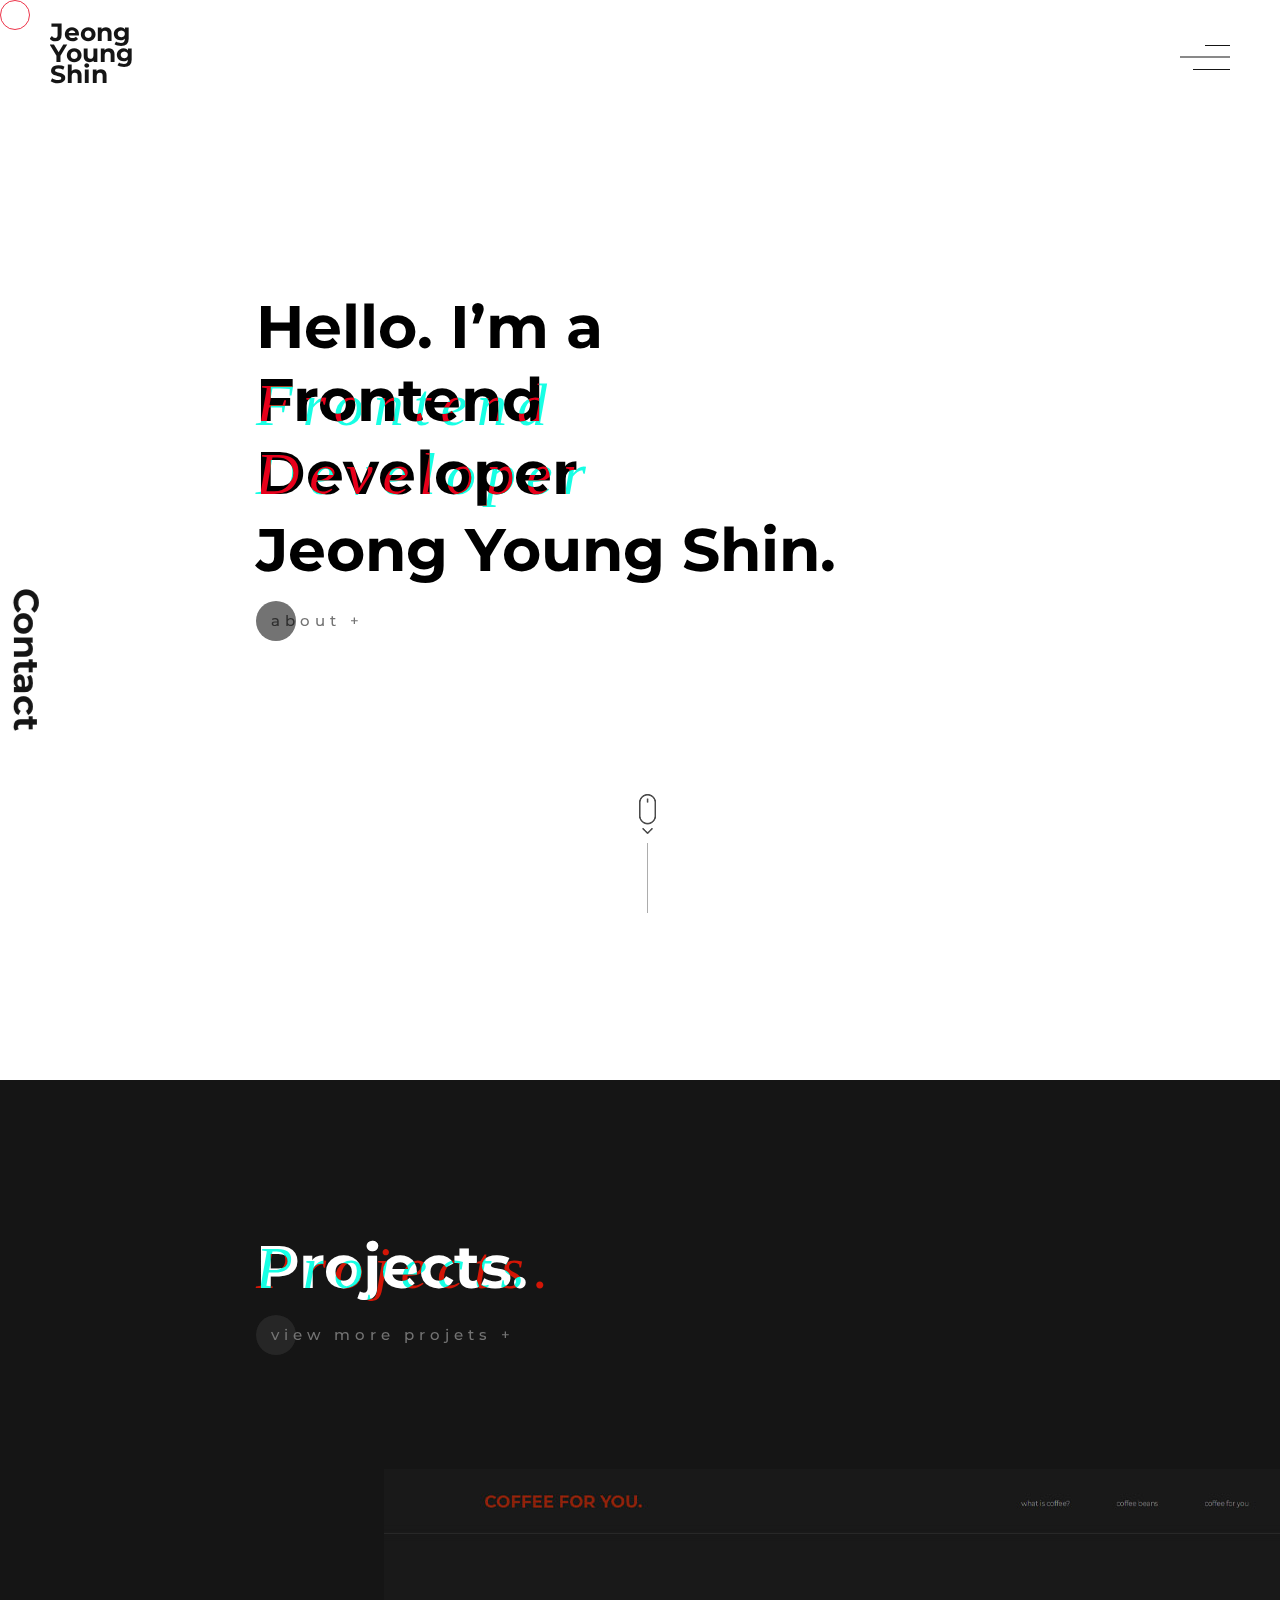
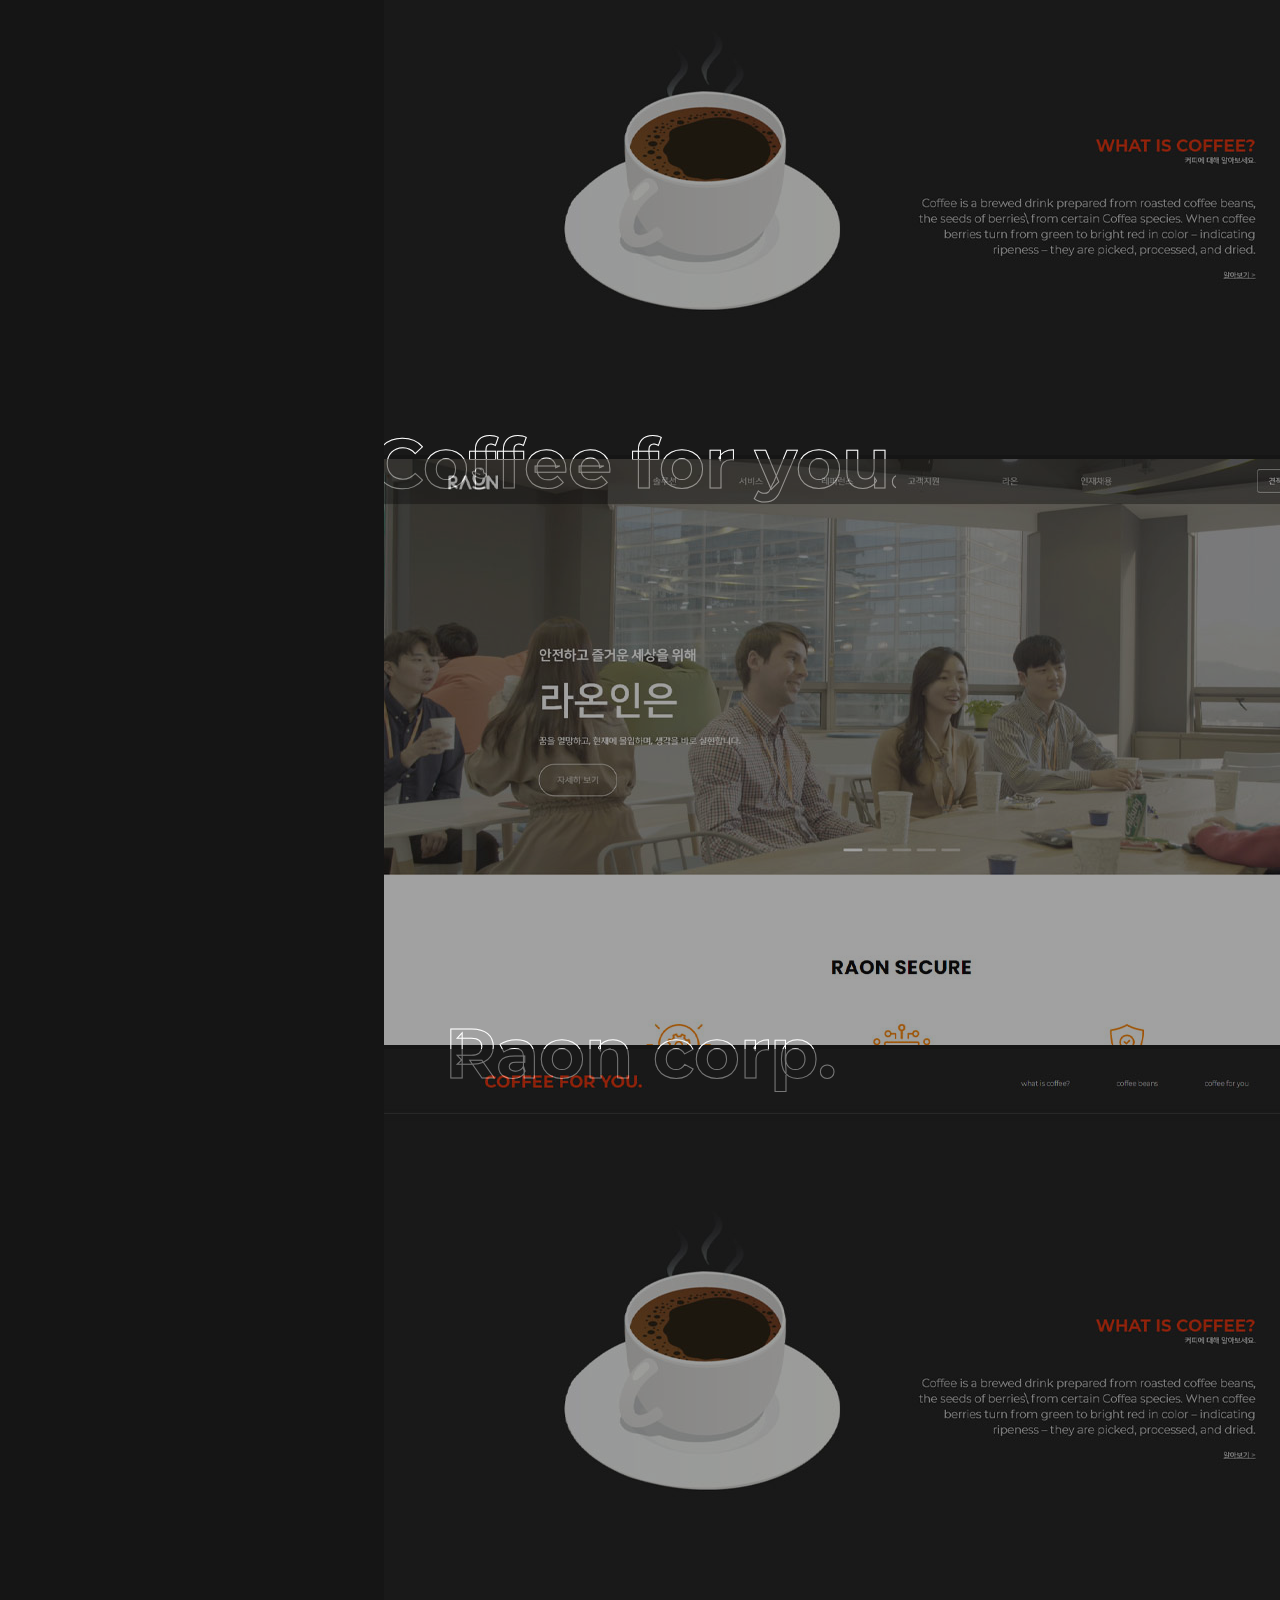
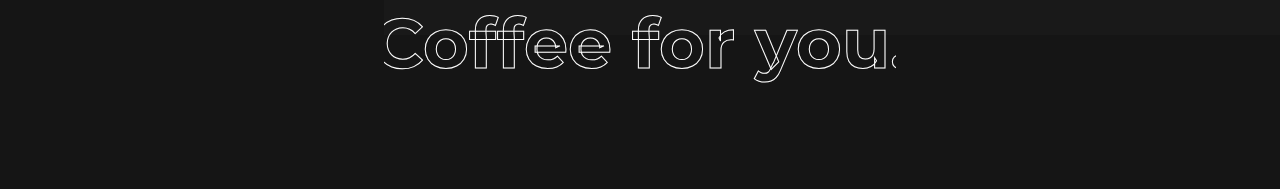
==== index.html @ 019c8610 "[upload]" ====
<!DOCTYPE html>
<html lang="en">
<head>
    <meta charset="UTF-8">
    <meta name="viewport" content="width=device-width, initial-scale=1.0">
    <title>프론트엔드 개발자 정영신 포트폴리오</title>

    <link rel="stylesheet" type="text/css" href="css/common.css">
    <link rel="stylesheet" type="text/css" href="css/index.css">
    <link rel="stylesheet" type="text/css" href="css/slick.css"/>

    <script defer src="js/common.js"></script>

</head>
<body>
    <div class="cursor"></div>
    <header>
        <div class="h_container">
            <div class="logo">
                <a href="#" class="black atvBtn">
                    <svg width="90" height="70" viewBox="0 0 90 70">
                        <text x="0" y="30%">Jeong</text>
                        <text x="0" y="60%">Young</text>
                        <text x="0" y="90%">Shin</text>
                    </svg>
                </a>
            </div>
            <div class="menu-trigger black atvBtn">
                <span></span>
                <span></span>
                <span></span>
            </div>
        </div>
        <!-- nav -->
        <div class="nav-wrap"></div>
        <nav>
            <div class="menu">
                <a href="#" id="about">About.</a>
                <a href="#" id="projects">Projects.</a>
            </div>
            <div class="contact-email">
                <h3>Contact</h3>
                <div class="contact-inner">
                    <span></span>
                    <a href="mailto:graphicodev@gmail.com" class="email atvBtn">graphicodev@gmail.com</a>
                </div>
            </div>
        </nav>
    </header>
    <!-- contact -->
    <aside>
        <div class="contact">
            <a href="#">
                <div class="contact-label white atvBtn">
                    <h3>Contact</h3>
                </div>
            </a>
            <div class="contact-box">
                <div class="contact-txt">
                    <h2>I'm waiting<br>for you <b>:)</b></h2>
                    <p>궁금한 점이 있으시면 이메일로 연락 부탁드립니다.</p>
                </div>
                <div class="contact-email">
                    <h3>Contact</h3>
                    <div class="contact-inner">
                        <ul>
                            <li>
                                <span class="icon-name"></span>
                                <p class="name">정영신</p>
                            </li>
                            <li>
                                <span class="icon-email"></span>
                                <a href="mailto:graphicodev@gmail.com" class="email atvBtn">graphicodev@gmail.com</a>
                            </li>
                        </ul>
                    </div>
                </div>
            </div>
        </div>
    </aside>


    <!-- main -->
    <main>
        <article class="index-about">
            <!-- canvas -->
            <canvas>

            </canvas>

            <div class="txt-wrap">
                <h2 class="index-txt">
                    Hello.
                    I’m a</br>
                    <div class="front">
                        Frontend</br>
                        Developer</br>
                        <span class="txt-back">
                            Frontend</br>
                            Developer
                        </span>
                    </div>
                    Jeong Young Shin.</br>
                </h2>
                <div class="btn-wrap atvBtn">
                    <a href="#" class="detail-btn">about +</a>
                    <a href="#" class="circle"></a>
                </div>
            </div>
            <div class="scroll">
                <div class="scroll-icon">
                    <img src="img/index-icon-scroll.png" alt>
                </div>
            </div>
        </article>
        <article class="index-project">

            <div class="txt-wrap">
                <h2 class="index-txt">
                    <div class="front">
                        Projects.
                        <span class="txt-back">Projects.</span>
                    </div>
                </h2>
                
                <div class="btn-wrap atvBtn">
                    <a href="#" class="detail-btn">view more projets +</a>
                    <a href="#" class="circle"></a>
                </div>
            </div>

            <!-- slider -->
            <div class="slider">
                <div class="slider-con">
                    <div class="img-box">
                        <img src="img/project-coffee-thumb.jpg" alt>
                    </div>
                    <!-- <div class="title">
                        Coffee for you.
                    </div> -->
                    <div class="svg-box">
                        <svg width="100%" height="120" viewBox="0 0 100% 120">
                            <text x="50%" y="50%" text-anchor="middle" class="title">Coffee for you.</text>
                        </svg>
                    </div>
                </div>
                <div class="slider-con">
                    <div class="img-box">
                        <img src="img/project-raon-thumb.jpg" alt>
                    </div>
                    <div class="svg-box">
                        <svg width="100%" height="120" viewBox="0 0 100% 120">
                            <text x="50%" y="50%" text-anchor="middle" class="title">Raon corp.</text>
                        </svg>
                    </div>
                </div>
                <div class="slider-con">
                    <div class="img-box">
                        <img src="img/project-coffee-thumb.jpg" alt>
                    </div>
                    <div class="svg-box">
                        <svg width="100%" height="120" viewBox="0 0 100% 120">
                            <text x="50%" y="50%" text-anchor="middle" class="title">Coffee for you.</text>
                        </svg>
                    </div>
                </div>
            </div>
        </article>
    </main>

    <script src="https://code.jquery.com/jquery-2.2.0.min.js"></script>
    <script src="js/slick.js"></script>
    
    <script>
        $(".slider").slick({
          slidesToShow: 1,
          autoplay: false,
          autoplaySpeed: 4000,
          centerMode: true,
          arrows: false,
          slidesPerRow:1
        });
      </script>
</body>
</html>
---- css/common.css ----
@import url("https://fonts.googleapis.com/css2?family=Montserrat:wght@100;300;400;500;600;700;800&display=swap");
@import url("https://fonts.googleapis.com/css2?family=Cookie&display=swap");
@import url(//db.onlinewebfonts.com/c/449b1c567da51480d590112112addcd6?family=CommercialScript+BT);
@font-face {
  font-family: "NEXON Lv1 Gothic";
  src: url("/img/font/NEXON Lv1 Gothic OTF.eot");
  src: url("/img/font/NEXON Lv1 Gothic OTF.woff");
}

@font-face {
  font-family: "NEXON Lv1 Gothic Light";
  src: url("/img/font/NEXON Lv1 Gothic OTF Light.eot");
  src: url("/img/font/NEXON Lv1 Gothic OTF Light.woff");
}

@font-face {
  font-family: "NEXON Lv1 Gothic Bold";
  src: url("/img/font/NEXON Lv1 Gothic OTF Bold.eot");
  src: url("/img/font/NEXON Lv1 Gothic OTF Bold.woff");
}

@font-face {
  font-family: "NEXON Lv2 Gothic";
  src: url("/img/font/NEXON Lv2 Gothic.eot");
  src: url("/img/font/NEXON Lv2 Gothic.woff");
}

@font-face {
  font-family: "NEXON Lv2 Gothic Light";
  src: url("/img/font/NEXON Lv2 Gothic Light.eot");
  src: url("/img/font/NEXON Lv2 Gothic Light.woff");
}

@font-face {
  font-family: "NEXON Lv2 Gothic Bold";
  src: url("/img/font/NEXON Lv2 Gothic Bold.eot");
  src: url("/img/font/NEXON Lv2 Gothic Bold.woff");
}

* {
  -webkit-box-sizing: border-box;
          box-sizing: border-box;
  font-family: Montserrat, "NEXON Lv2 Gothic";
  letter-spacing: 0;
}

html,
body {
  margin: 0;
  padding: 0;
  position: relative;
}

html h1,
html h2,
html h3,
html h4,
html h5,
html h6,
body h1,
body h2,
body h3,
body h4,
body h5,
body h6 {
  font-family: Montserrat, "NEXON Lv1 Gothic Bold";
  margin: 0;
  padding: 0;
}

html p,
body p {
  font-family: Montserrat, "NEXON Lv2 Gothic Light";
  margin: 0;
  padding: 0;
}

html ul,
html li,
body ul,
body li {
  list-style: none;
  padding: 0;
}

html a,
body a {
  text-decoration: none;
  color: #151515;
  font-family: Montserrat, "NEXON Lv1 Gothic Light", "NEXON Lv2 Gothic";
}

html a, html button, html div,
body a,
body button,
body div {
  outline: 0;
}

html img,
body img {
  margin: 0 auto;
}

html .cursor,
body .cursor {
  display: inline-block;
  width: 30px;
  height: 30px;
  background: transparent;
  border: 1px solid #e8001b;
  border-radius: 50%;
  position: absolute;
  left: 0;
  top: 0;
  -webkit-transform-origin: center;
          transform-origin: center;
  -webkit-transition: 0.1s;
  transition: 0.1s;
  opacity: 0.8;
  z-index: 50;
  pointer-events: none;
}

html .cursor.active,
body .cursor.active {
  pointer-events: none;
  mix-blend-mode: difference;
  isolation: isolate;
  -webkit-animation: cursor 0.3s forwards;
          animation: cursor 0.3s forwards;
}

@-webkit-keyframes cursor {
  0% {
    -webkit-transform: scale(1);
            transform: scale(1);
  }
  50% {
    -webkit-transform: scale(0);
            transform: scale(0);
  }
  100% {
    -webkit-transform: scale(3);
            transform: scale(3);
    background: #e8001b;
    border: none;
    opacity: 0.5;
  }
}

@keyframes cursor {
  0% {
    -webkit-transform: scale(1);
            transform: scale(1);
  }
  50% {
    -webkit-transform: scale(0);
            transform: scale(0);
  }
  100% {
    -webkit-transform: scale(3);
            transform: scale(3);
    background: #e8001b;
    border: none;
    opacity: 0.5;
  }
}

.btn-wrap {
  display: inline-block;
  margin: 25px 15px;
  position: relative;
}

.btn-wrap .detail-btn {
  font-size: 15px;
  font-weight: 500;
  color: #737373;
  letter-spacing: 5px;
  display: inline-block;
}

.btn-wrap .circle {
  width: 40px;
  height: 40px;
  background: #e8001b;
  border-radius: 50px;
  position: absolute;
  left: -15px;
  top: -2px;
  -webkit-transform: translateY(-20%);
          transform: translateY(-20%);
  -webkit-transition: 0.5s;
  transition: 0.5s;
}

.index-txt {
  font-size: 60px;
}

.index-txt .front {
  position: relative;
}

.index-txt .front .txt-back {
  font-family: "CommercialScript BT";
  font-size: 60px;
  font-weight: normal;
  font-style: italic;
  letter-spacing: 10px;
  color: #e8001b;
  position: absolute;
  left: 0;
  mix-blend-mode: difference;
  isolation: isolate;
}

header {
  width: 100%;
  height: 125px;
  position: fixed;
  z-index: 20;
}

header .h_container.white .menu-trigger span {
  background: #fff;
}

header .h_container {
  padding: 20px 50px;
  display: -webkit-box;
  display: -ms-flexbox;
  display: flex;
  -webkit-box-pack: justify;
      -ms-flex-pack: justify;
          justify-content: space-between;
  -webkit-box-align: center;
      -ms-flex-align: center;
          align-items: center;
}

header .h_container .logo {
  z-index: 20;
}

header .h_container .logo text {
  font-size: 25px;
  font-weight: bold;
}

header .h_container .logo .black {
  fill: #151515;
}

header .h_container .logo .white {
  fill: #fff;
}

header .h_container .menu-trigger {
  width: 50px;
  height: 25px;
  position: relative;
  cursor: pointer;
  z-index: 20;
}

header .h_container .menu-trigger span {
  height: 1px;
  display: block;
  position: absolute;
  -webkit-transition: 0.3s;
  transition: 0.3s;
  z-index: 20;
}

header .h_container .menu-trigger span:nth-of-type(1) {
  width: 50%;
  right: 0;
  top: 0;
}

header .h_container .menu-trigger span:nth-of-type(2) {
  width: 100%;
  right: 0;
  top: 50%;
  -webkit-transform: translateY(-50%);
          transform: translateY(-50%);
}

header .h_container .menu-trigger span:nth-of-type(3) {
  width: 75%;
  right: 0;
  bottom: 0;
}

header .h_container .menu-trigger.black span {
  background: #151515;
}

header .h_container .menu-trigger.white span {
  background: #fff;
}

header .h_container .menu-trigger:hover span:nth-of-type(1),
header .h_container .menu-trigger:hover span:nth-of-type(3) {
  width: 100%;
}

header .h_container .menu-trigger.active span:nth-of-type(1),
header .h_container .menu-trigger.active span:nth-of-type(3) {
  width: 100%;
  top: 50%;
  right: 0;
  -webkit-transform: translateY(-50%);
          transform: translateY(-50%);
}

header .h_container .menu-trigger.active span:nth-of-type(1) {
  -webkit-transform: rotate(45deg);
          transform: rotate(45deg);
}

header .h_container .menu-trigger.active span:nth-of-type(2) {
  display: none;
}

header .h_container .menu-trigger.active span:nth-of-type(3) {
  -webkit-transform: rotate(-45deg);
          transform: rotate(-45deg);
}

.nav-wrap {
  width: 70px;
  height: 70px;
  background: #e8001b;
  border-radius: 50%;
  position: absolute;
  right: 0;
  top: 50%;
  -webkit-transform: scale(0);
          transform: scale(0);
  -webkit-transform-origin: center;
          transform-origin: center;
  z-index: 5;
}

nav.active {
  opacity: 1;
  display: block;
}

nav {
  position: absolute;
  top: 0;
  left: 0;
  width: 100%;
  height: 100vh;
  background: #e8001b;
  z-index: 10;
  opacity: 0;
  display: none;
  -webkit-transition: 1s;
  transition: 1s;
}

nav .menu {
  width: 500px;
  position: absolute;
  left: 30%;
  top: 50%;
  -webkit-transform: translate(-50%, -50%);
          transform: translate(-50%, -50%);
}

nav .menu a {
  display: inline-block;
  font-size: 90px;
  font-weight: bold;
  position: relative;
  -webkit-transition: 0.2s;
  transition: 0.2s;
  margin: 20px 0;
}

nav .menu a:hover {
  color: #fff;
}

nav .menu a:after {
  display: none;
  -webkit-transition: 0.3s;
  transition: 0.3s;
  z-index: 0;
  position: absolute;
  bottom: 0;
  left: 0;
  font-family: "CommercialScript BT";
  font-size: 80px;
  font-style: italic;
  letter-spacing: 14px;
  mix-blend-mode: difference;
  isolation: isolate;
}

nav .menu a:hover:after {
  display: block;
  color: #e8001b;
}

nav .menu #about:after {
  content: "About";
}

nav .menu #projects:after {
  content: "Projects";
}

nav .contact-email {
  position: absolute;
  right: 10%;
  bottom: 10%;
}

nav .contact-email .contact-inner {
  -webkit-box-pack: justify;
      -ms-flex-pack: justify;
          justify-content: space-between;
}

nav .contact-email .contact-inner span {
  background: url("/img/contact-icon-email-black.png") no-repeat;
}

nav .contact-email .contact-inner .email {
  border-bottom: 1px solid rgba(21, 21, 21, 0.3);
}

.contact-email {
  width: 250px;
}

.contact-email h3 {
  font-size: 30px;
  color: #fff;
}

.contact-email .contact-inner {
  display: -webkit-box;
  display: -ms-flexbox;
  display: flex;
  -webkit-box-align: center;
      -ms-flex-align: center;
          align-items: center;
}

.contact-email .contact-inner span {
  width: 32px;
  height: 21px;
  display: inline-block;
}

.contact-email .contact-inner .email {
  padding-bottom: 5px;
}

aside .contact .contact-label {
  display: inline-block;
  text-align: center;
  font-size: 30px;
  font-weight: bold;
  padding: 8px;
  margin: 0;
  -webkit-transform: rotate(90deg) translateY(90%);
          transform: rotate(90deg) translateY(90%);
  position: fixed;
  left: 0;
  top: 70%;
  z-index: 4;
}

aside .contact .contact-label.black {
  color: #fff;
  background: #151515;
}

aside .contact .contact-label.white {
  color: #151515;
  background: #fff;
}

aside .contact .contact-label:hover {
  -webkit-animation: label 0.3s;
          animation: label 0.3s;
  -webkit-transition: all 0.3s cubic-bezier(0.17, 0.67, 0.83, 0.67);
  transition: all 0.3s cubic-bezier(0.17, 0.67, 0.83, 0.67);
}

@-webkit-keyframes label {
  0% {
    -webkit-transform: rotate(90deg) translateY(90%);
            transform: rotate(90deg) translateY(90%);
  }
  50% {
    -webkit-transform: rotate(90deg) translateY(87%);
            transform: rotate(90deg) translateY(87%);
  }
  100% {
    -webkit-transform: rotate(90deg) translateY(90%);
            transform: rotate(90deg) translateY(90%);
  }
}

@keyframes label {
  0% {
    -webkit-transform: rotate(90deg) translateY(90%);
            transform: rotate(90deg) translateY(90%);
  }
  50% {
    -webkit-transform: rotate(90deg) translateY(87%);
            transform: rotate(90deg) translateY(87%);
  }
  100% {
    -webkit-transform: rotate(90deg) translateY(90%);
            transform: rotate(90deg) translateY(90%);
  }
}

aside .contact .contact-box {
  position: fixed;
  left: -100%;
  top: 58%;
  width: 100%;
  height: 30vh;
  background: #151515;
  z-index: 3;
}

aside .contact .contact-box .contact-txt {
  width: 70%;
  margin: 300px auto 0 auto;
  opacity: 0;
}

aside .contact .contact-box .contact-txt h2 {
  font-size: 70px;
  color: #fff;
}

aside .contact .contact-box .contact-txt h2 b {
  color: #e8001b;
}

aside .contact .contact-box .contact-txt p {
  color: #9a9a9a;
  font-size: 15px;
}

aside .contact .contact-box .contact-email {
  width: 70%;
  margin: 60px auto;
  opacity: 0;
}

aside .contact .contact-box .contact-email .contact-inner {
  width: 100%;
  margin: 0;
}

aside .contact .contact-box .contact-email .contact-inner li {
  display: -webkit-box;
  display: -ms-flexbox;
  display: flex;
  -webkit-box-pack: start;
      -ms-flex-pack: start;
          justify-content: flex-start;
  -webkit-box-align: center;
      -ms-flex-align: center;
          align-items: center;
  margin: 15px;
}

aside .contact .contact-box .contact-email .contact-inner .icon-email {
  background: url("/img/contact-icon-email-red.png") no-repeat;
}

aside .contact .contact-box .contact-email .contact-inner .icon-name {
  height: 30px;
  background: url("/img/contact-icon-name-red.png") no-repeat;
}

aside .contact .contact-box .contact-email .contact-inner .name, aside .contact .contact-box .contact-email .contact-inner .email {
  color: #ececec;
  margin-left: 10px;
}

aside .contact .contact-box .contact-email .contact-inner .name {
  display: inline-block;
}

aside .contact .contact-box .contact-email .contact-inner .email {
  border-bottom: 1px solid rgba(255, 255, 255, 0.3);
  padding-bottom: 6px;
}

aside .contact-box.active {
  left: 0;
  top: 0;
  height: 100vh;
}

aside .contact-box.active .contact-txt,
aside .contact-box.active .contact-email {
  opacity: 1;
}
/*# sourceMappingURL=common.css.map */
---- css/index.css ----
@import url("css/common.css");
article {
  width: 100%;
}

article.index-about {
  height: 1080px;
  position: relative;
}

article.index-about canvas {
  position: absolute;
  left: 0;
  top: 0;
  width: 100%;
  height: 100vh;
  background: #fff;
  z-index: -1;
}

article.index-about .txt-wrap {
  width: 60%;
  margin: 0 auto;
  padding: 290px 0;
}

article.index-about .txt-wrap .index-txt .front {
  height: 150px;
}

article.index-about .txt-wrap .index-txt .front .txt-back {
  top: 5%;
}

article.index-about .btn-wrap {
  isolation: isolate;
}

article.index-about .circle {
  mix-blend-mode: color-burn;
  background: #151515;
  opacity: 0.6;
}

article.index-about .btn-wrap:hover .circle {
  width: 120%;
}

article.index-about .scroll {
  position: absolute;
  left: 50%;
  bottom: 15%;
  width: 15px;
  margin: 0 auto;
  display: -webkit-box;
  display: -ms-flexbox;
  display: flex;
  -webkit-box-orient: vertical;
  -webkit-box-direction: normal;
      -ms-flex-direction: column;
          flex-direction: column;
  -webkit-box-align: center;
      -ms-flex-align: center;
          align-items: center;
  -webkit-box-pack: center;
      -ms-flex-pack: center;
          justify-content: center;
}

article.index-about .scroll .scroll-icon {
  opacity: .7;
}

article.index-about .scroll .scroll-icon:after {
  content: '';
  width: 1px;
  height: 70px;
  background: #151515;
  display: block;
  margin: 5px auto;
  opacity: 0.5;
}

article.index-project {
  background: #151515;
  padding: 150px 0;
}

article.index-project .txt-wrap {
  width: 60%;
  margin: 0 auto;
  margin-bottom: 100px;
}

article.index-project .txt-wrap .index-txt {
  color: #fff;
}

article.index-project .txt-wrap .index-txt .front {
  height: 70px;
}

article.index-project .txt-wrap .index-txt .front .txt-back {
  top: 6%;
}

article.index-project .circle {
  mix-blend-mode: exclusion;
  background: #151515;
}

article.index-project .btn-wrap:hover .circle {
  width: 110%;
}

article.index-project .slider .slider-con {
  margin: 0 auto;
  width: 40%;
  position: relative;
  background-clip: text;
}

article.index-project .slider .slider-con .img-box {
  width: 100%;
  margin: 0 auto;
  position: relative;
}

article.index-project .slider .slider-con .img-box img {
  opacity: 0.6;
}

article.index-project .slider .slider-con .svg-box svg {
  position: absolute;
  left: 0;
  bottom: -15%;
}

article.index-project .slider .slider-con .svg-box svg .title {
  font-size: 70px;
  font-weight: bold;
  fill: transparent;
  stroke-width: 1;
  stroke: #fff;
}
/*# sourceMappingURL=index.css.map */
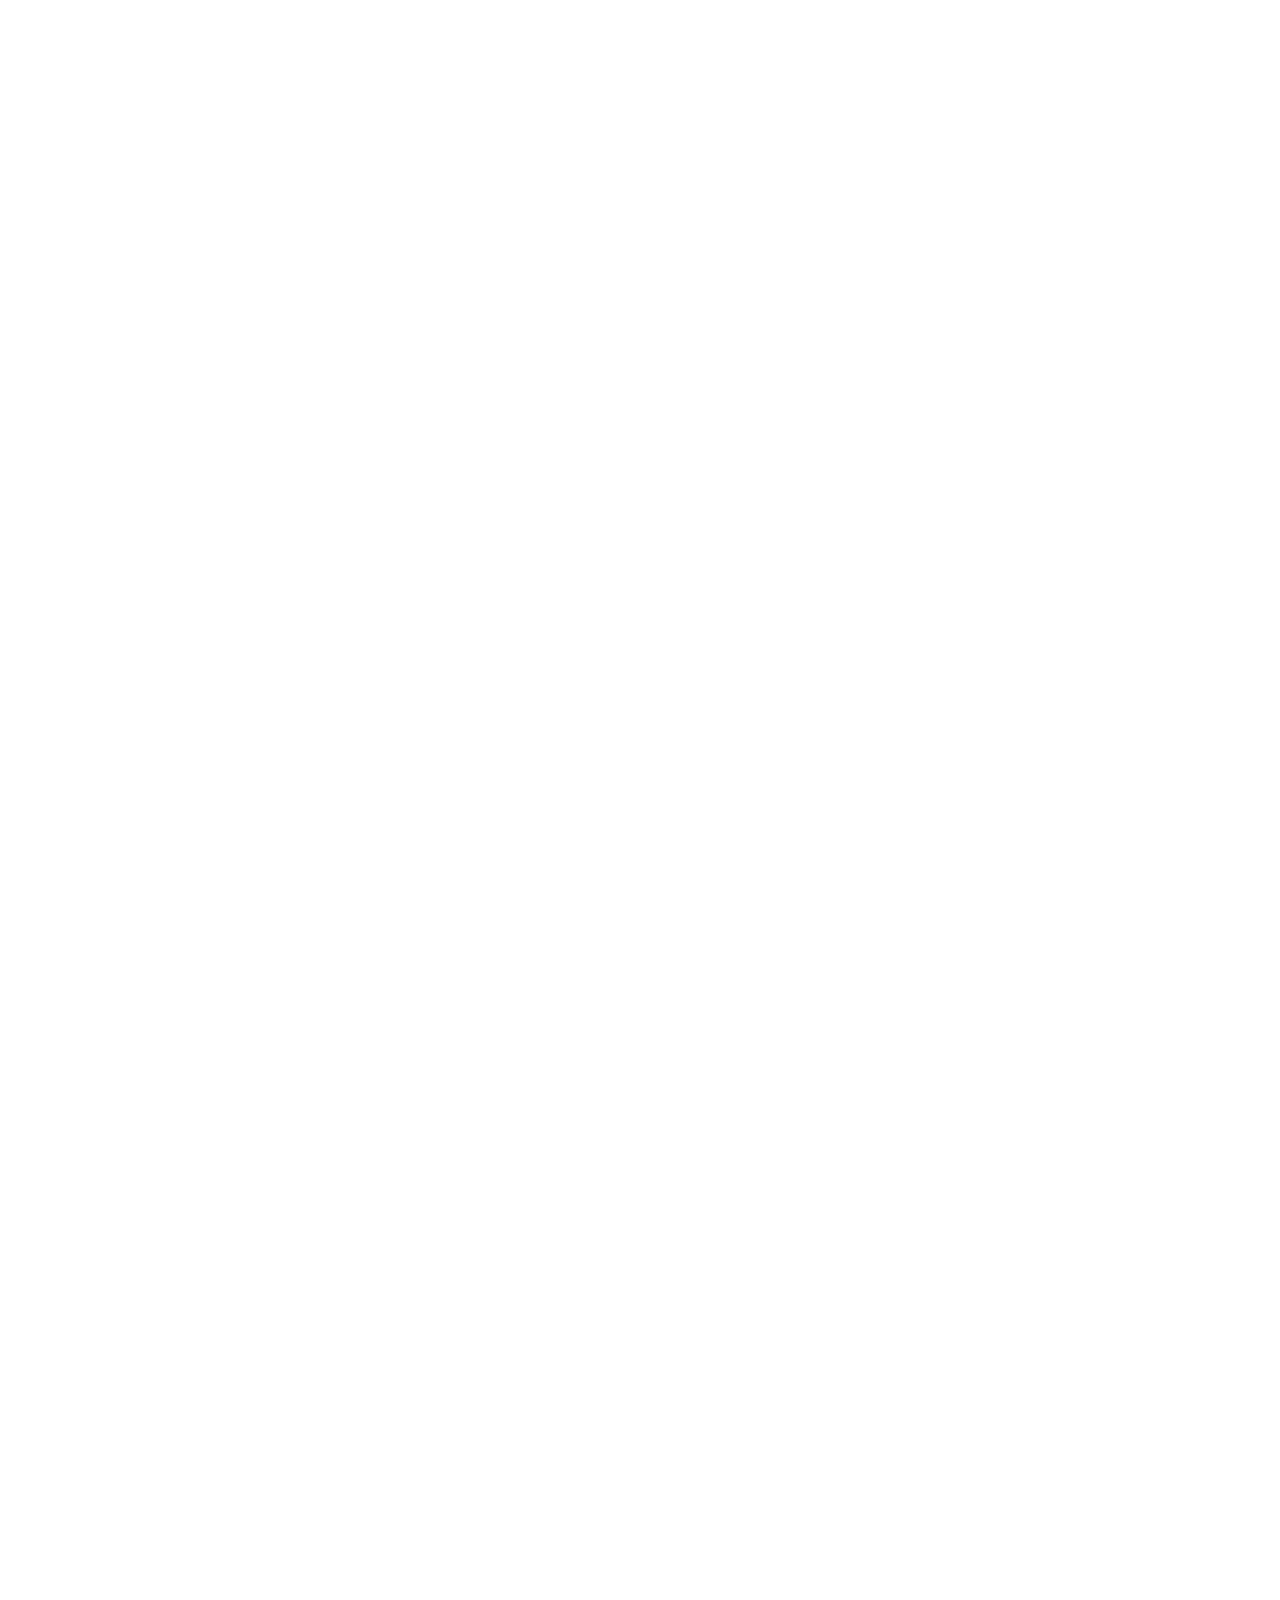
==== commit 842d6154: "[fix] index.html" ====
--- a/index.html
+++ b/index.html
@@ -1,5 +1,6 @@
 <!DOCTYPE html>
-<html lang="en">
+<html lang="ko">
+
 <head>
     <meta charset="UTF-8">
     <meta name="viewport" content="width=device-width, initial-scale=1.0">
@@ -7,55 +8,24 @@
 
     <link rel="stylesheet" type="text/css" href="css/common.css">
     <link rel="stylesheet" type="text/css" href="css/index.css">
-    <link rel="stylesheet" type="text/css" href="css/slick.css"/>
+    <link rel="stylesheet" type="text/css" href="css/slick.css" />
+    <link href="css/aos.css" rel="stylesheet">
 
     <script defer src="js/common.js"></script>
 
 </head>
-<body>
-    <div class="cursor"></div>
-    <header>
-        <div class="h_container">
-            <div class="logo">
-                <a href="#" class="black atvBtn">
-                    <svg width="90" height="70" viewBox="0 0 90 70">
-                        <text x="0" y="30%">Jeong</text>
-                        <text x="0" y="60%">Young</text>
-                        <text x="0" y="90%">Shin</text>
-                    </svg>
-                </a>
-            </div>
-            <div class="menu-trigger black atvBtn">
-                <span></span>
-                <span></span>
-                <span></span>
-            </div>
-        </div>
-        <!-- nav -->
-        <div class="nav-wrap"></div>
-        <nav>
-            <div class="menu">
-                <a href="#" id="about">About.</a>
-                <a href="#" id="projects">Projects.</a>
-            </div>
-            <div class="contact-email">
-                <h3>Contact</h3>
-                <div class="contact-inner">
-                    <span></span>
-                    <a href="mailto:graphicodev@gmail.com" class="email atvBtn">graphicodev@gmail.com</a>
-                </div>
-            </div>
-        </nav>
-    </header>
+
+<body class="bg-white">
+    <header></header>
     <!-- contact -->
     <aside>
         <div class="contact">
-            <a href="#">
-                <div class="contact-label white atvBtn">
+            <a href="#" class="atvBtn label-wrap">
+                <div class="contact-label black">
                     <h3>Contact</h3>
                 </div>
             </a>
-            <div class="contact-box">
+            <div class="contact-box bg_black">
                 <div class="contact-txt">
                     <h2>I'm waiting<br>for you <b>:)</b></h2>
                     <p>궁금한 점이 있으시면 이메일로 연락 부탁드립니다.</p>
@@ -78,11 +48,9 @@
             </div>
         </div>
     </aside>
-
-
     <!-- main -->
     <main>
-        <article class="index-about">
+        <article class="index-about bg-white">
             <!-- canvas -->
             <canvas>
 
@@ -90,54 +58,53 @@
 
             <div class="txt-wrap">
                 <h2 class="index-txt">
-                    Hello.
-                    I’m a</br>
-                    <div class="front">
-                        Frontend</br>
-                        Developer</br>
-                        <span class="txt-back">
-                            Frontend</br>
-                            Developer
-                        </span>
+                    <div data-aos="fade-up" data-aos-delay="500">Hello.</div>
+                    <div data-aos="fade-up" data-aos-delay="800">I’m a</div>
+                    <div class="front" data-aos="fade-up" data-aos-delay="900">Frontend
+                        <div class="txt-back" data-aos="fade-up" data-aos-delay="900">Frontend</div>
                     </div>
-                    Jeong Young Shin.</br>
+                    <div class="front" data-aos="fade-up" data-aos-delay="1000">
+                        Developer
+                        <div class="txt-back" data-aos="fade-up" data-aos-delay="1000">Developer</div>
+                    </div>
+                    <div data-aos="fade-up" data-aos-delay="1600">Jeong Young Shin.</div>
                 </h2>
                 <div class="btn-wrap atvBtn">
-                    <a href="#" class="detail-btn">about +</a>
-                    <a href="#" class="circle"></a>
+                    <a href="/portfolio/pages/about.html" class="detail-btn locate">about +</a>
+                    <a href="/portfolio/pages/about.html" class="circle locate"></a>
                 </div>
             </div>
             <div class="scroll">
                 <div class="scroll-icon">
                     <img src="img/index-icon-scroll.png" alt>
+                    <div class="line-wrap">
+                        <span class="line"></span>
+                    </div>
                 </div>
             </div>
         </article>
-        <article class="index-project">
+        <article class="index-project bg-black">
 
             <div class="txt-wrap">
                 <h2 class="index-txt">
-                    <div class="front">
+                    <div class="front" data-aos="fade-up" data-aos-delay="200">
                         Projects.
                         <span class="txt-back">Projects.</span>
                     </div>
                 </h2>
-                
+
                 <div class="btn-wrap atvBtn">
-                    <a href="#" class="detail-btn">view more projets +</a>
-                    <a href="#" class="circle"></a>
+                    <a href="/portfolio/pages/project.html" class="detail-btn locate">view more projets +</a>
+                    <a href="/portfolio/pages/project.html" class="circle locate"></a>
                 </div>
             </div>
 
             <!-- slider -->
             <div class="slider">
-                <div class="slider-con">
-                    <div class="img-box">
-                        <img src="img/project-coffee-thumb.jpg" alt>
+                <div class="slider-con locate">
+                    <div class="img-box atvBtn">
+                        <img src="img/project-coffee-thumb.jpg" class="atvBtn" alt>
                     </div>
-                    <!-- <div class="title">
-                        Coffee for you.
-                    </div> -->
                     <div class="svg-box">
                         <svg width="100%" height="120" viewBox="0 0 100% 120">
                             <text x="50%" y="50%" text-anchor="middle" class="title">Coffee for you.</text>
@@ -146,7 +113,7 @@
                 </div>
                 <div class="slider-con">
                     <div class="img-box">
-                        <img src="img/project-raon-thumb.jpg" alt>
+                        <img src="img/project-raon-thumb.jpg" class="atvBtn" alt>
                     </div>
                     <div class="svg-box">
                         <svg width="100%" height="120" viewBox="0 0 100% 120">
@@ -156,7 +123,7 @@
                 </div>
                 <div class="slider-con">
                     <div class="img-box">
-                        <img src="img/project-coffee-thumb.jpg" alt>
+                        <img src="img/project-coffee-thumb.jpg" class="atvBtn" alt>
                     </div>
                     <div class="svg-box">
                         <svg width="100%" height="120" viewBox="0 0 100% 120">
@@ -170,16 +137,19 @@
 
     <script src="https://code.jquery.com/jquery-2.2.0.min.js"></script>
     <script src="js/slick.js"></script>
-    
+    <script src="https://unpkg.com/aos@2.3.1/dist/aos.js"></script>
+    <script src="js/index.js"></script>
+
     <script>
         $(".slider").slick({
-          slidesToShow: 1,
-          autoplay: false,
-          autoplaySpeed: 4000,
-          centerMode: true,
-          arrows: false,
-          slidesPerRow:1
+            slidesToShow: 1,
+            autoplay: false,
+            autoplaySpeed: 4000,
+            centerMode: true,
+            arrows: false,
+            slidesPerRow: 1
         });
-      </script>
+    </script>
 </body>
+
 </html>--- a/css/common.css
+++ b/css/common.css
@@ -1,40 +1,40 @@
 @import url("https://fonts.googleapis.com/css2?family=Montserrat:wght@100;300;400;500;600;700;800&display=swap");
 @import url("https://fonts.googleapis.com/css2?family=Cookie&display=swap");
-@import url(//db.onlinewebfonts.com/c/449b1c567da51480d590112112addcd6?family=CommercialScript+BT);
+@import url("https://db.onlinewebfonts.com/c/449b1c567da51480d590112112addcd6?family=CommercialScript+BT");
 @font-face {
   font-family: "NEXON Lv1 Gothic";
-  src: url("/img/font/NEXON Lv1 Gothic OTF.eot");
-  src: url("/img/font/NEXON Lv1 Gothic OTF.woff");
+  src: url("/portfolio/img/font/NEXON Lv1 Gothic OTF.eot");
+  src: url("/portfolio/img/font/NEXON Lv1 Gothic OTF.woff");
 }
 
 @font-face {
   font-family: "NEXON Lv1 Gothic Light";
-  src: url("/img/font/NEXON Lv1 Gothic OTF Light.eot");
-  src: url("/img/font/NEXON Lv1 Gothic OTF Light.woff");
+  src: url("/portfolio/img/font/NEXON Lv1 Gothic OTF Light.eot");
+  src: url("/portfolio/img/font/NEXON Lv1 Gothic OTF Light.woff");
 }
 
 @font-face {
   font-family: "NEXON Lv1 Gothic Bold";
-  src: url("/img/font/NEXON Lv1 Gothic OTF Bold.eot");
-  src: url("/img/font/NEXON Lv1 Gothic OTF Bold.woff");
+  src: url("/portfolio/img/font/NEXON Lv1 Gothic OTF Bold.eot");
+  src: url("/portfolio/img/font/NEXON Lv1 Gothic OTF Bold.woff");
 }
 
 @font-face {
   font-family: "NEXON Lv2 Gothic";
-  src: url("/img/font/NEXON Lv2 Gothic.eot");
-  src: url("/img/font/NEXON Lv2 Gothic.woff");
+  src: url("/portfolio/img/font/NEXON Lv2 Gothic.eot");
+  src: url("/portfolio/img/font/NEXON Lv2 Gothic.woff");
 }
 
 @font-face {
   font-family: "NEXON Lv2 Gothic Light";
-  src: url("/img/font/NEXON Lv2 Gothic Light.eot");
-  src: url("/img/font/NEXON Lv2 Gothic Light.woff");
+  src: url("/portfolio/img/font/NEXON Lv2 Gothic Light.eot");
+  src: url("/portfolio/img/font/NEXON Lv2 Gothic Light.woff");
 }
 
 @font-face {
   font-family: "NEXON Lv2 Gothic Bold";
-  src: url("/img/font/NEXON Lv2 Gothic Bold.eot");
-  src: url("/img/font/NEXON Lv2 Gothic Bold.woff");
+  src: url("/portfolio/img/font/NEXON Lv2 Gothic Bold.eot");
+  src: url("/portfolio/img/font/NEXON Lv2 Gothic Bold.woff");
 }
 
 * {
@@ -44,66 +44,80 @@
   letter-spacing: 0;
 }
 
-html,
+html {
+  margin: 0;
+  padding: 0;
+}
+
 body {
   margin: 0;
   padding: 0;
+  opacity: 0;
   position: relative;
 }
 
-html h1,
-html h2,
-html h3,
-html h4,
-html h5,
-html h6,
-body h1,
-body h2,
-body h3,
-body h4,
-body h5,
-body h6 {
+h1,
+h2,
+h3,
+h4,
+h5,
+h6 {
   font-family: Montserrat, "NEXON Lv1 Gothic Bold";
   margin: 0;
   padding: 0;
 }
 
-html p,
-body p {
+p {
   font-family: Montserrat, "NEXON Lv2 Gothic Light";
   margin: 0;
   padding: 0;
 }
 
-html ul,
-html li,
-body ul,
-body li {
+ul,
+li {
   list-style: none;
   padding: 0;
 }
 
-html a,
-body a {
+a {
   text-decoration: none;
   color: #151515;
   font-family: Montserrat, "NEXON Lv1 Gothic Light", "NEXON Lv2 Gothic";
 }
 
-html a, html button, html div,
-body a,
-body button,
-body div {
+a, button, div {
   outline: 0;
 }
 
-html img,
-body img {
+img {
   margin: 0 auto;
 }
 
-html .cursor,
-body .cursor {
+.bg-black {
+  background: #151515;
+}
+
+.bg-white {
+  background: #fff;
+}
+
+body.stopScroll {
+  width: 100%;
+  height: 100vh;
+  overflow: hidden;
+}
+
+::-moz-selection {
+  background-color: black;
+  color: yellow;
+}
+
+::selection {
+  background-color: black;
+  color: yellow;
+}
+
+.cursor {
   display: inline-block;
   width: 30px;
   height: 30px;
@@ -122,10 +136,9 @@
   pointer-events: none;
 }
 
-html .cursor.active,
-body .cursor.active {
+.cursor.active {
   pointer-events: none;
-  mix-blend-mode: difference;
+  mix-blend-mode: darken;
   isolation: isolate;
   -webkit-animation: cursor 0.3s forwards;
           animation: cursor 0.3s forwards;
@@ -143,9 +156,9 @@
   100% {
     -webkit-transform: scale(3);
             transform: scale(3);
-    background: #e8001b;
+    background: #aaa;
     border: none;
-    opacity: 0.5;
+    opacity: 0.2;
   }
 }
 
@@ -161,9 +174,9 @@
   100% {
     -webkit-transform: scale(3);
             transform: scale(3);
-    background: #e8001b;
+    background: #aaa;
     border: none;
-    opacity: 0.5;
+    opacity: 0.2;
   }
 }
 
@@ -197,6 +210,7 @@
 
 .index-txt {
   font-size: 60px;
+  text-transform: uppercase;
 }
 
 .index-txt .front {
@@ -204,16 +218,16 @@
 }
 
 .index-txt .front .txt-back {
+  position: absolute;
+  left: 0;
   font-family: "CommercialScript BT";
   font-size: 60px;
   font-weight: normal;
   font-style: italic;
-  letter-spacing: 10px;
+  letter-spacing: 15px;
+  text-transform: lowercase;
   color: #e8001b;
-  position: absolute;
-  left: 0;
   mix-blend-mode: difference;
-  isolation: isolate;
 }
 
 header {
@@ -242,6 +256,8 @@
 
 header .h_container .logo {
   z-index: 20;
+  -webkit-transition: 0.5s;
+  transition: 0.5s;
 }
 
 header .h_container .logo text {
@@ -331,13 +347,13 @@
 }
 
 .nav-wrap {
-  width: 70px;
-  height: 70px;
+  width: 224vw;
+  height: 224vw;
   background: #e8001b;
   border-radius: 50%;
   position: absolute;
-  right: 0;
-  top: 50%;
+  right: calc(100px - 112vw);
+  top: calc(90px - 112vw);
   -webkit-transform: scale(0);
           transform: scale(0);
   -webkit-transform-origin: center;
@@ -422,6 +438,10 @@
   bottom: 10%;
 }
 
+nav .contact-email h3 {
+  margin-bottom: 10px;
+}
+
 nav .contact-email .contact-inner {
   -webkit-box-pack: justify;
       -ms-flex-pack: justify;
@@ -429,7 +449,7 @@
 }
 
 nav .contact-email .contact-inner span {
-  background: url("/img/contact-icon-email-black.png") no-repeat;
+  background: url("../img/contact-icon-email-black.png") no-repeat;
 }
 
 nav .contact-email .contact-inner .email {
@@ -462,6 +482,17 @@
 
 .contact-email .contact-inner .email {
   padding-bottom: 5px;
+}
+
+aside .contact {
+  position: fixed;
+  left: -100%;
+  top: 0;
+  z-index: 10;
+  width: 100%;
+  height: 100vh;
+  -webkit-transition: 1s;
+  transition: 1s;
 }
 
 aside .contact .contact-label {
@@ -473,10 +504,12 @@
   margin: 0;
   -webkit-transform: rotate(90deg) translateY(90%);
           transform: rotate(90deg) translateY(90%);
-  position: fixed;
-  left: 0;
+  position: absolute;
+  left: 100%;
   top: 70%;
   z-index: 4;
+  -webkit-transition: 0.5s;
+  transition: 0.5s;
 }
 
 aside .contact .contact-label.black {
@@ -527,19 +560,17 @@
 }
 
 aside .contact .contact-box {
-  position: fixed;
-  left: -100%;
-  top: 58%;
-  width: 100%;
-  height: 30vh;
+  position: absolute;
+  left: 0;
+  top: 0;
+  width: 100%;
+  height: 100vh;
   background: #151515;
-  z-index: 3;
 }
 
 aside .contact .contact-box .contact-txt {
   width: 70%;
   margin: 300px auto 0 auto;
-  opacity: 0;
 }
 
 aside .contact .contact-box .contact-txt h2 {
@@ -559,7 +590,6 @@
 aside .contact .contact-box .contact-email {
   width: 70%;
   margin: 60px auto;
-  opacity: 0;
 }
 
 aside .contact .contact-box .contact-email .contact-inner {
@@ -581,12 +611,12 @@
 }
 
 aside .contact .contact-box .contact-email .contact-inner .icon-email {
-  background: url("/img/contact-icon-email-red.png") no-repeat;
+  background: url("../img/contact-icon-email-red.png") no-repeat;
 }
 
 aside .contact .contact-box .contact-email .contact-inner .icon-name {
   height: 30px;
-  background: url("/img/contact-icon-name-red.png") no-repeat;
+  background: url("../img/contact-icon-name-red.png") no-repeat;
 }
 
 aside .contact .contact-box .contact-email .contact-inner .name, aside .contact .contact-box .contact-email .contact-inner .email {
@@ -603,14 +633,14 @@
   padding-bottom: 6px;
 }
 
-aside .contact-box.active {
-  left: 0;
-  top: 0;
-  height: 100vh;
-}
-
 aside .contact-box.active .contact-txt,
 aside .contact-box.active .contact-email {
   opacity: 1;
 }
+
+aside .contact.active {
+  left: 0;
+  -webkit-transition: 1s;
+  transition: 1s;
+}
 /*# sourceMappingURL=common.css.map */--- a/css/index.css
+++ b/css/index.css
@@ -1,4 +1,4 @@
-@import url("css/common.css");
+@import url("common.css");
 article {
   width: 100%;
 }
@@ -22,6 +22,10 @@
   width: 60%;
   margin: 0 auto;
   padding: 290px 0;
+}
+
+article.index-about .txt-wrap .index-txt {
+  text-align: left;
 }
 
 article.index-about .txt-wrap .index-txt .front {
@@ -71,18 +75,33 @@
   opacity: .7;
 }
 
-article.index-about .scroll .scroll-icon:after {
-  content: '';
+article.index-about .scroll .line-wrap {
+  overflow: hidden;
+  position: relative;
+  height: 70px;
+}
+
+article.index-about .scroll .line-wrap .line {
   width: 1px;
   height: 70px;
   background: #151515;
   display: block;
   margin: 5px auto;
   opacity: 0.5;
+  position: absolute;
+  left: 50%;
+  top: 0;
+  -webkit-transform: translateX(-50%);
+          transform: translateX(-50%);
+  -webkit-transition: 0.4s;
+  transition: 0.4s;
+}
+
+article.index-about .scroll .line-wrap .line.active {
+  top: 0;
 }
 
 article.index-project {
-  background: #151515;
   padding: 150px 0;
 }
 
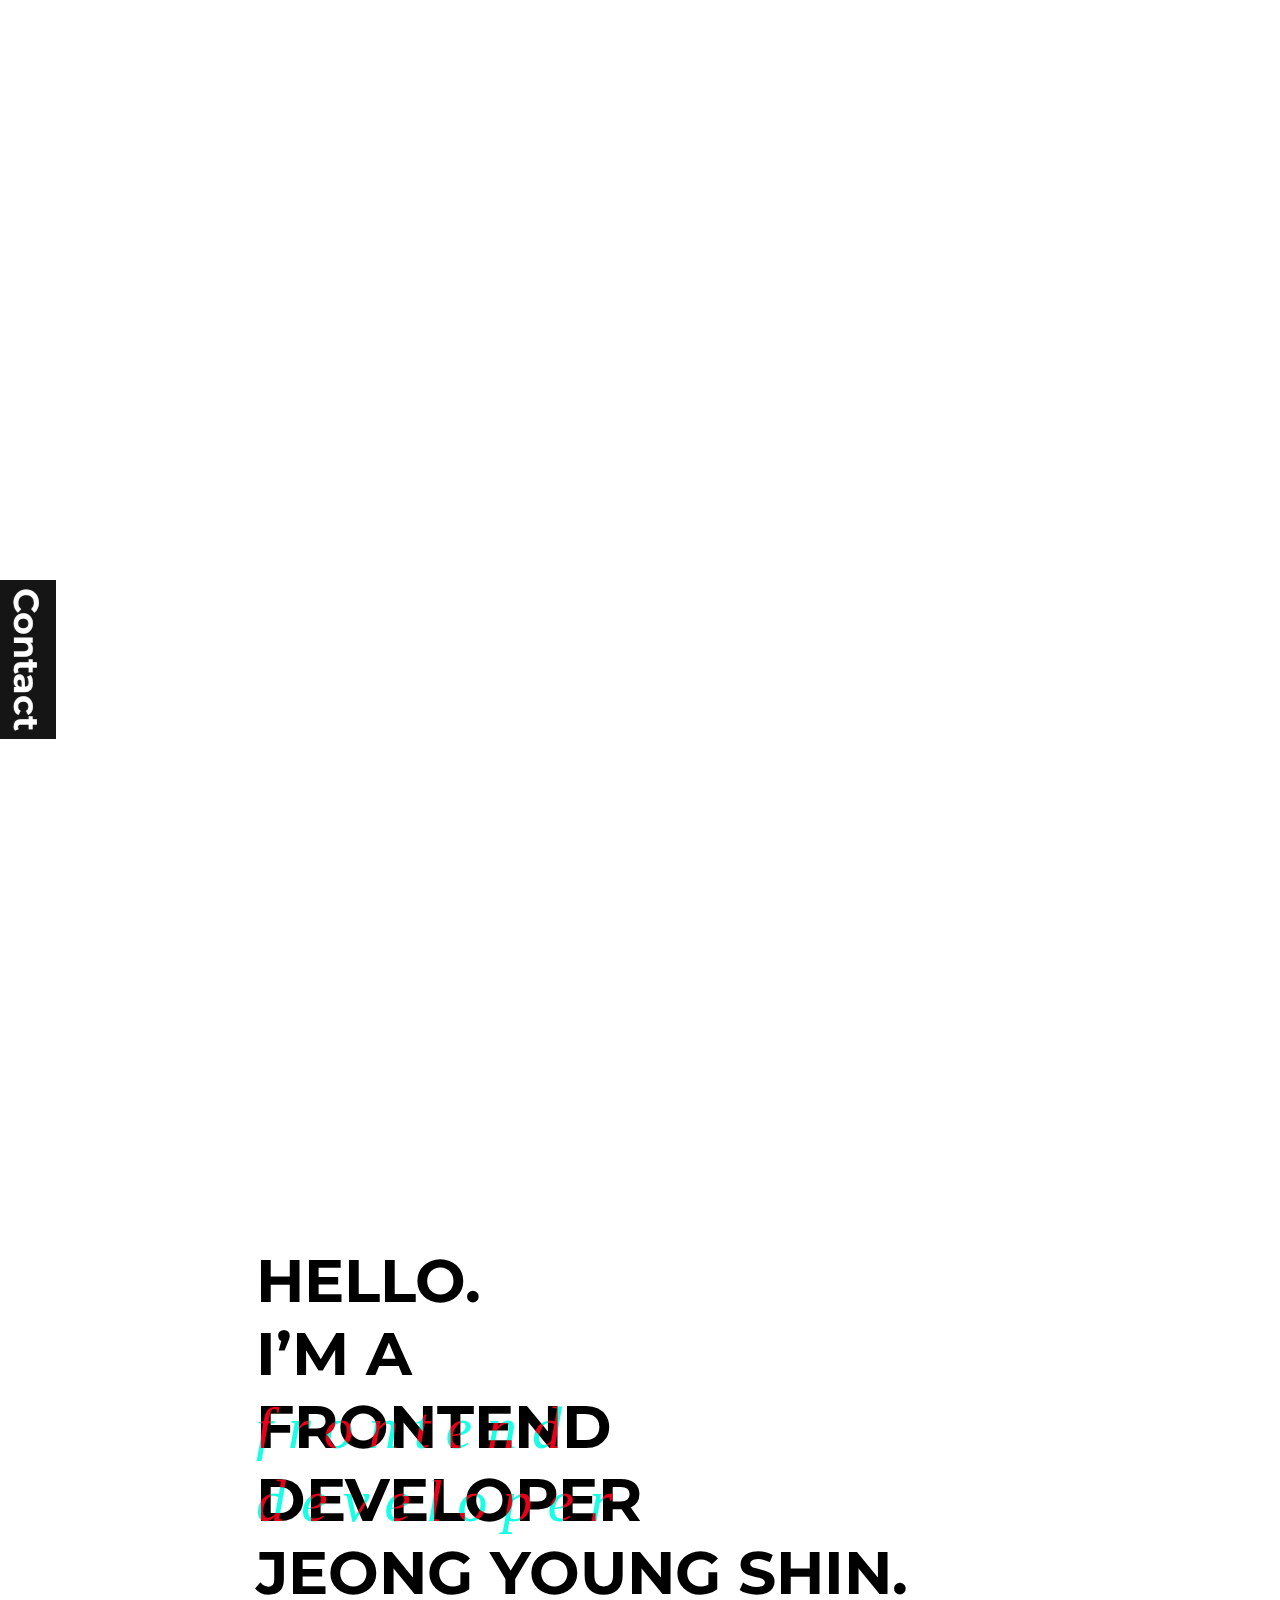
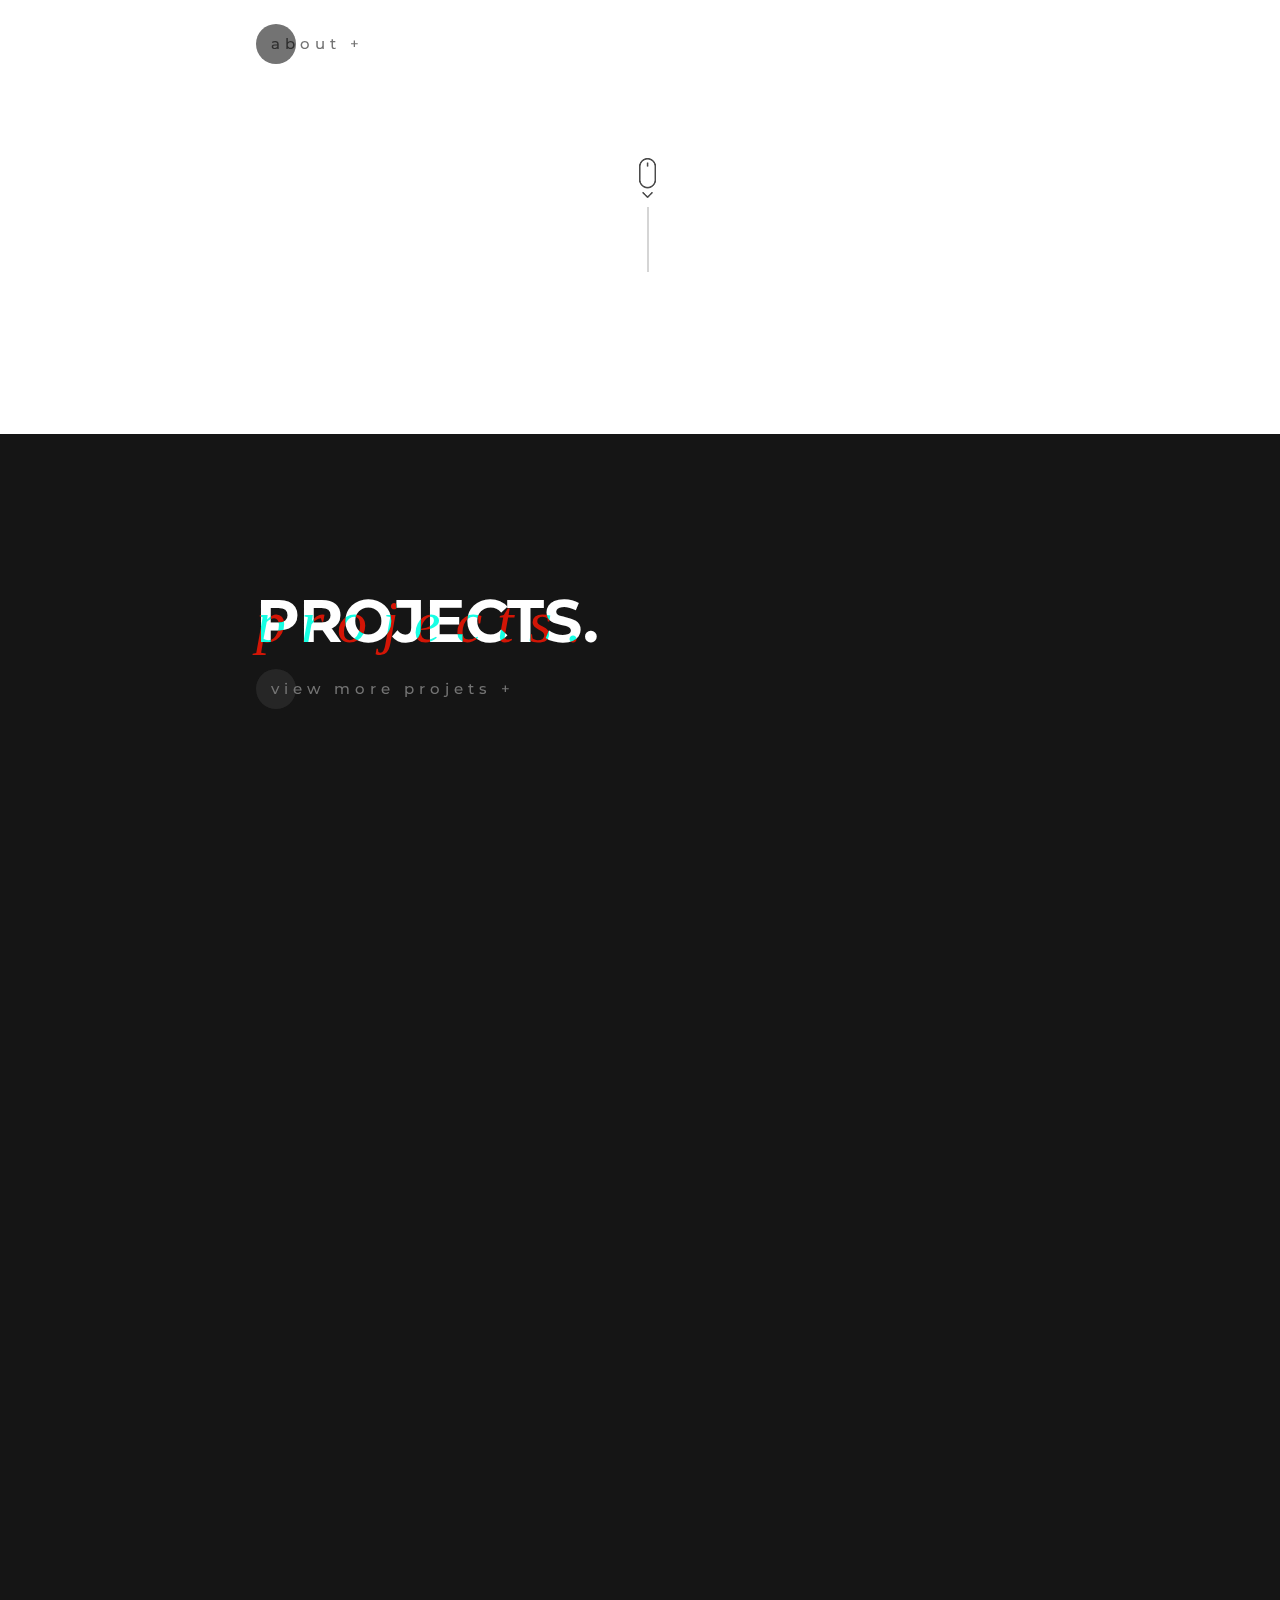
==== commit 69c85172: "[fix] index.html 수정" ====
--- a/index.html
+++ b/index.html
@@ -11,11 +11,12 @@
     <link rel="stylesheet" type="text/css" href="css/slick.css" />
     <link href="css/aos.css" rel="stylesheet">
 
-    <script defer src="js/common.js"></script>
-
+    <script src="https://code.jquery.com/jquery-2.2.0.min.js"></script>
+    <script src="js/common.js"></script>
+    <script src="js/index.js"></script>
 </head>
 
-<body class="bg-white">
+<body class="">
     <header></header>
     <!-- contact -->
     <aside>
@@ -50,26 +51,24 @@
     </aside>
     <!-- main -->
     <main>
+        <!-- canvas -->
+        <canvas width="1900" height="950">
+        </canvas>
         <article class="index-about bg-white">
-            <!-- canvas -->
-            <canvas>
-
-            </canvas>
-
             <div class="txt-wrap">
-                <h2 class="index-txt">
+                <h2 class="index-txt" data-aos="fade-up" >
                     <div data-aos="fade-up" data-aos-delay="500">Hello.</div>
                     <div data-aos="fade-up" data-aos-delay="800">I’m a</div>
                     <div class="front" data-aos="fade-up" data-aos-delay="900">Frontend
-                        <div class="txt-back" data-aos="fade-up" data-aos-delay="900">Frontend</div>
+                            <div class="txt-back" data-aos="fade-up" data-aos-delay="1400">Frontend</div>
                     </div>
                     <div class="front" data-aos="fade-up" data-aos-delay="1000">
                         Developer
-                        <div class="txt-back" data-aos="fade-up" data-aos-delay="1000">Developer</div>
+                        <div class="txt-back" data-aos="fade-up" data-aos-delay="1500">Developer</div>
                     </div>
                     <div data-aos="fade-up" data-aos-delay="1600">Jeong Young Shin.</div>
                 </h2>
-                <div class="btn-wrap atvBtn">
+                <div class="btn-wrap atvBtn rotate">
                     <a href="/portfolio/pages/about.html" class="detail-btn locate">about +</a>
                     <a href="/portfolio/pages/about.html" class="circle locate"></a>
                 </div>
@@ -101,7 +100,7 @@
 
             <!-- slider -->
             <div class="slider">
-                <div class="slider-con locate">
+            <!-- <div class="slider-con loacte">
                     <div class="img-box atvBtn">
                         <img src="img/project-coffee-thumb.jpg" class="atvBtn" alt>
                     </div>
@@ -130,24 +129,25 @@
                             <text x="50%" y="50%" text-anchor="middle" class="title">Coffee for you.</text>
                         </svg>
                     </div>
-                </div>
+                </div> -->
             </div>
         </article>
     </main>
 
-    <script src="https://code.jquery.com/jquery-2.2.0.min.js"></script>
+    
     <script src="js/slick.js"></script>
+    
     <script src="https://unpkg.com/aos@2.3.1/dist/aos.js"></script>
-    <script src="js/index.js"></script>
 
     <script>
         $(".slider").slick({
             slidesToShow: 1,
-            autoplay: false,
-            autoplaySpeed: 4000,
+            autoplay: true,
+            autoplaySpeed: 2000,
             centerMode: true,
             arrows: false,
-            slidesPerRow: 1
+            rtl: false,
+            variableWidth: true
         });
     </script>
 </body>
--- a/css/index.css
+++ b/css/index.css
@@ -28,11 +28,7 @@
   text-align: left;
 }
 
-article.index-about .txt-wrap .index-txt .front {
-  height: 150px;
-}
-
-article.index-about .txt-wrap .index-txt .front .txt-back {
+article.index-about .txt-wrap .index-txt .txt-back {
   top: 5%;
 }
 
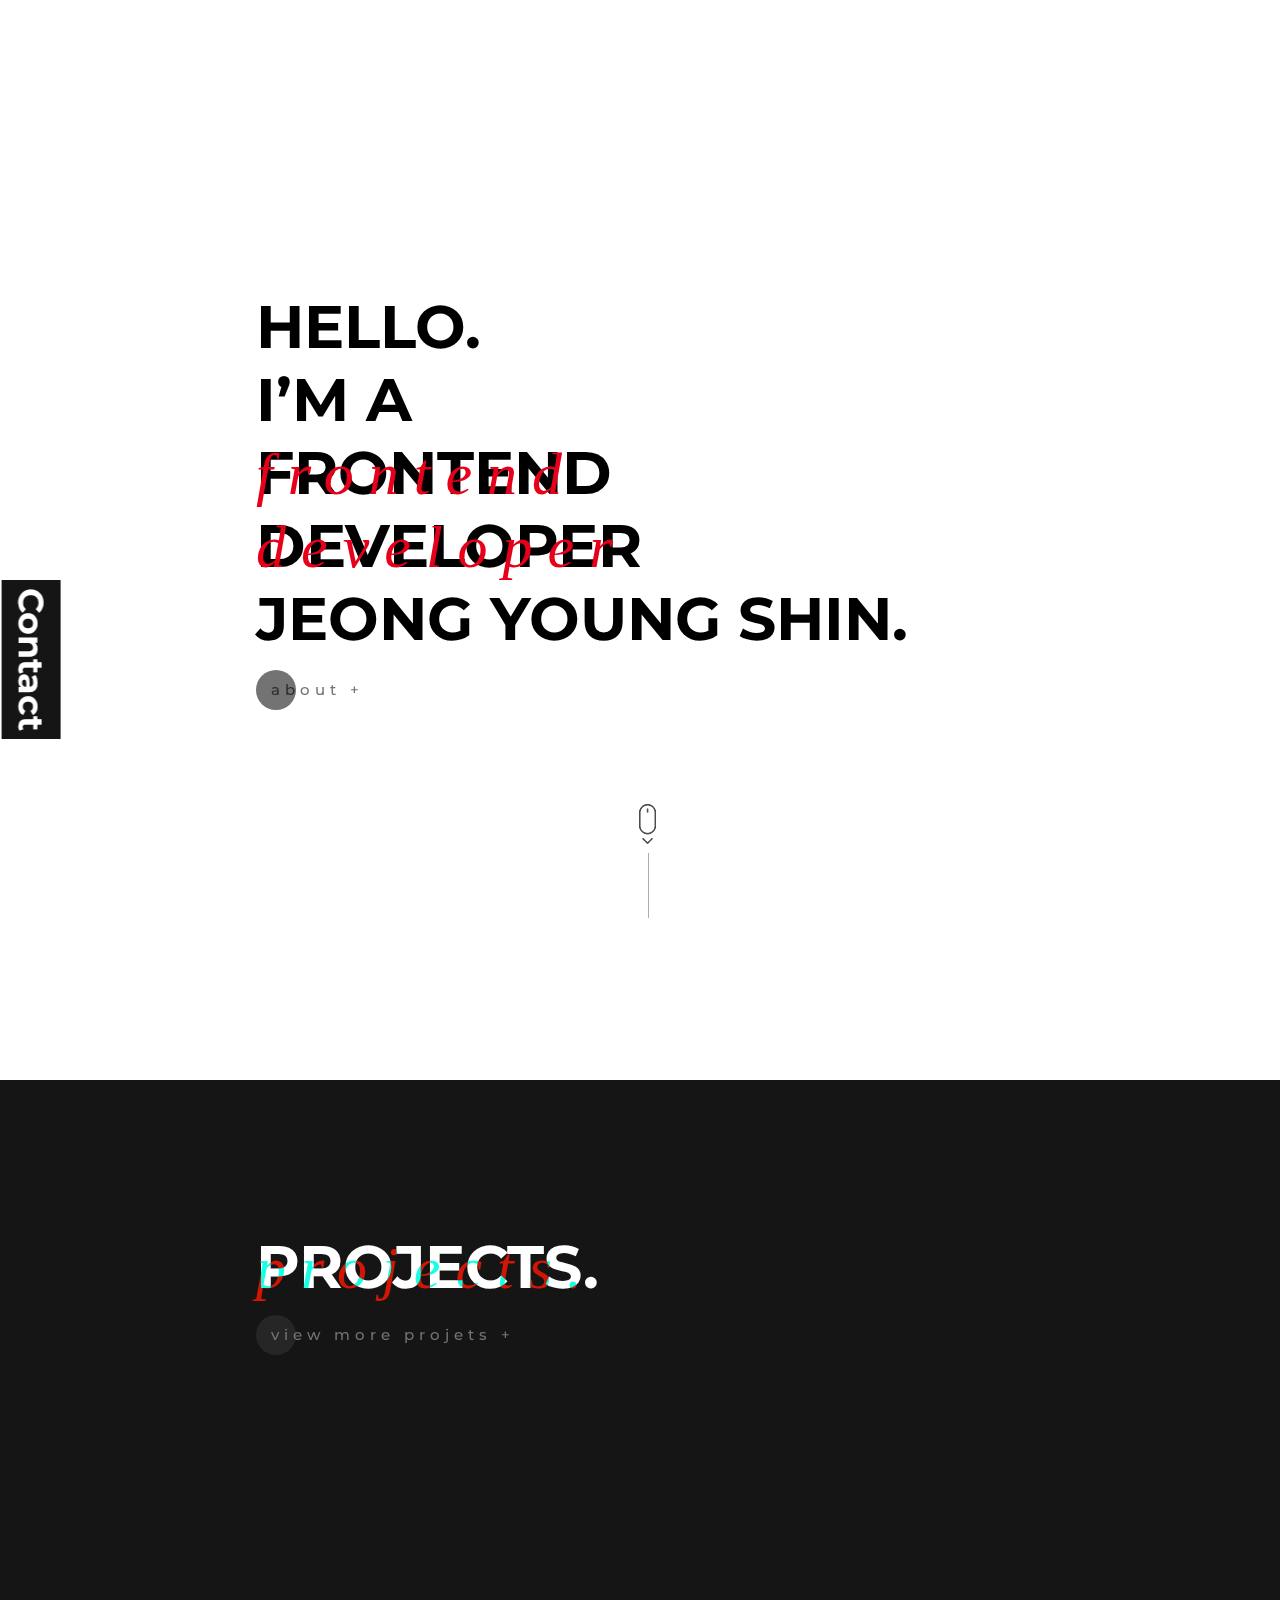
==== commit 98944587: "[fix] index.html locate 클래스 추가" ====
--- a/index.html
+++ b/index.html
@@ -100,7 +100,7 @@
 
             <!-- slider -->
             <div class="slider">
-            <!-- <div class="slider-con loacte">
+            <!-- <div class="slider-con locate">
                     <div class="img-box atvBtn">
                         <img src="img/project-coffee-thumb.jpg" class="atvBtn" alt>
                     </div>
@@ -110,7 +110,7 @@
                         </svg>
                     </div>
                 </div>
-                <div class="slider-con">
+                <div class="slider-con locate">
                     <div class="img-box">
                         <img src="img/project-raon-thumb.jpg" class="atvBtn" alt>
                     </div>
@@ -120,7 +120,7 @@
                         </svg>
                     </div>
                 </div>
-                <div class="slider-con">
+                <div class="slider-con locate">
                     <div class="img-box">
                         <img src="img/project-coffee-thumb.jpg" class="atvBtn" alt>
                     </div>
@@ -140,15 +140,7 @@
     <script src="https://unpkg.com/aos@2.3.1/dist/aos.js"></script>
 
     <script>
-        $(".slider").slick({
-            slidesToShow: 1,
-            autoplay: true,
-            autoplaySpeed: 2000,
-            centerMode: true,
-            arrows: false,
-            rtl: false,
-            variableWidth: true
-        });
+        
     </script>
 </body>
 
--- a/css/common.css
+++ b/css/common.css
@@ -47,6 +47,7 @@
 html {
   margin: 0;
   padding: 0;
+  scroll-behavior: smooth;
 }
 
 body {
@@ -376,8 +377,8 @@
   z-index: 10;
   opacity: 0;
   display: none;
-  -webkit-transition: 1s;
-  transition: 1s;
+  -webkit-transition: 0.5s;
+  transition: 0.5s;
 }
 
 nav .menu {
@@ -486,7 +487,7 @@
 
 aside .contact {
   position: fixed;
-  left: -100%;
+  left: -101%;
   top: 0;
   z-index: 10;
   width: 100%;
@@ -502,14 +503,14 @@
   font-weight: bold;
   padding: 8px;
   margin: 0;
-  -webkit-transform: rotate(90deg) translateY(90%);
-          transform: rotate(90deg) translateY(90%);
+  -webkit-transform: rotate(90deg) translateY(60%);
+          transform: rotate(90deg) translateY(60%);
   position: absolute;
   left: 100%;
   top: 70%;
   z-index: 4;
-  -webkit-transition: 0.5s;
-  transition: 0.5s;
+  -webkit-transition: 1s;
+  transition: 1s;
 }
 
 aside .contact .contact-label.black {
@@ -531,31 +532,31 @@
 
 @-webkit-keyframes label {
   0% {
-    -webkit-transform: rotate(90deg) translateY(90%);
-            transform: rotate(90deg) translateY(90%);
+    -webkit-transform: rotate(90deg) translateY(60%);
+            transform: rotate(90deg) translateY(60%);
   }
   50% {
-    -webkit-transform: rotate(90deg) translateY(87%);
-            transform: rotate(90deg) translateY(87%);
+    -webkit-transform: rotate(90deg) translateY(57%);
+            transform: rotate(90deg) translateY(57%);
   }
   100% {
-    -webkit-transform: rotate(90deg) translateY(90%);
-            transform: rotate(90deg) translateY(90%);
+    -webkit-transform: rotate(90deg) translateY(60%);
+            transform: rotate(90deg) translateY(60%);
   }
 }
 
 @keyframes label {
   0% {
-    -webkit-transform: rotate(90deg) translateY(90%);
-            transform: rotate(90deg) translateY(90%);
+    -webkit-transform: rotate(90deg) translateY(60%);
+            transform: rotate(90deg) translateY(60%);
   }
   50% {
-    -webkit-transform: rotate(90deg) translateY(87%);
-            transform: rotate(90deg) translateY(87%);
+    -webkit-transform: rotate(90deg) translateY(57%);
+            transform: rotate(90deg) translateY(57%);
   }
   100% {
-    -webkit-transform: rotate(90deg) translateY(90%);
-            transform: rotate(90deg) translateY(90%);
+    -webkit-transform: rotate(90deg) translateY(60%);
+            transform: rotate(90deg) translateY(60%);
   }
 }
 
@@ -563,7 +564,7 @@
   position: absolute;
   left: 0;
   top: 0;
-  width: 100%;
+  width: 100vw;
   height: 100vh;
   background: #151515;
 }
--- a/css/index.css
+++ b/css/index.css
@@ -3,19 +3,22 @@
   width: 100%;
 }
 
+.slick-slide {
+  width: 1300px;
+}
+
+canvas {
+  position: absolute;
+  right: 0;
+  top: 0;
+  background: transparent;
+  opacity: 0.5;
+}
+
 article.index-about {
   height: 1080px;
   position: relative;
-}
-
-article.index-about canvas {
-  position: absolute;
-  left: 0;
-  top: 0;
-  width: 100%;
-  height: 100vh;
-  background: #fff;
-  z-index: -1;
+  background: transparent;
 }
 
 article.index-about .txt-wrap {
@@ -87,8 +90,6 @@
   position: absolute;
   left: 50%;
   top: 0;
-  -webkit-transform: translateX(-50%);
-          transform: translateX(-50%);
   -webkit-transition: 0.4s;
   transition: 0.4s;
 }
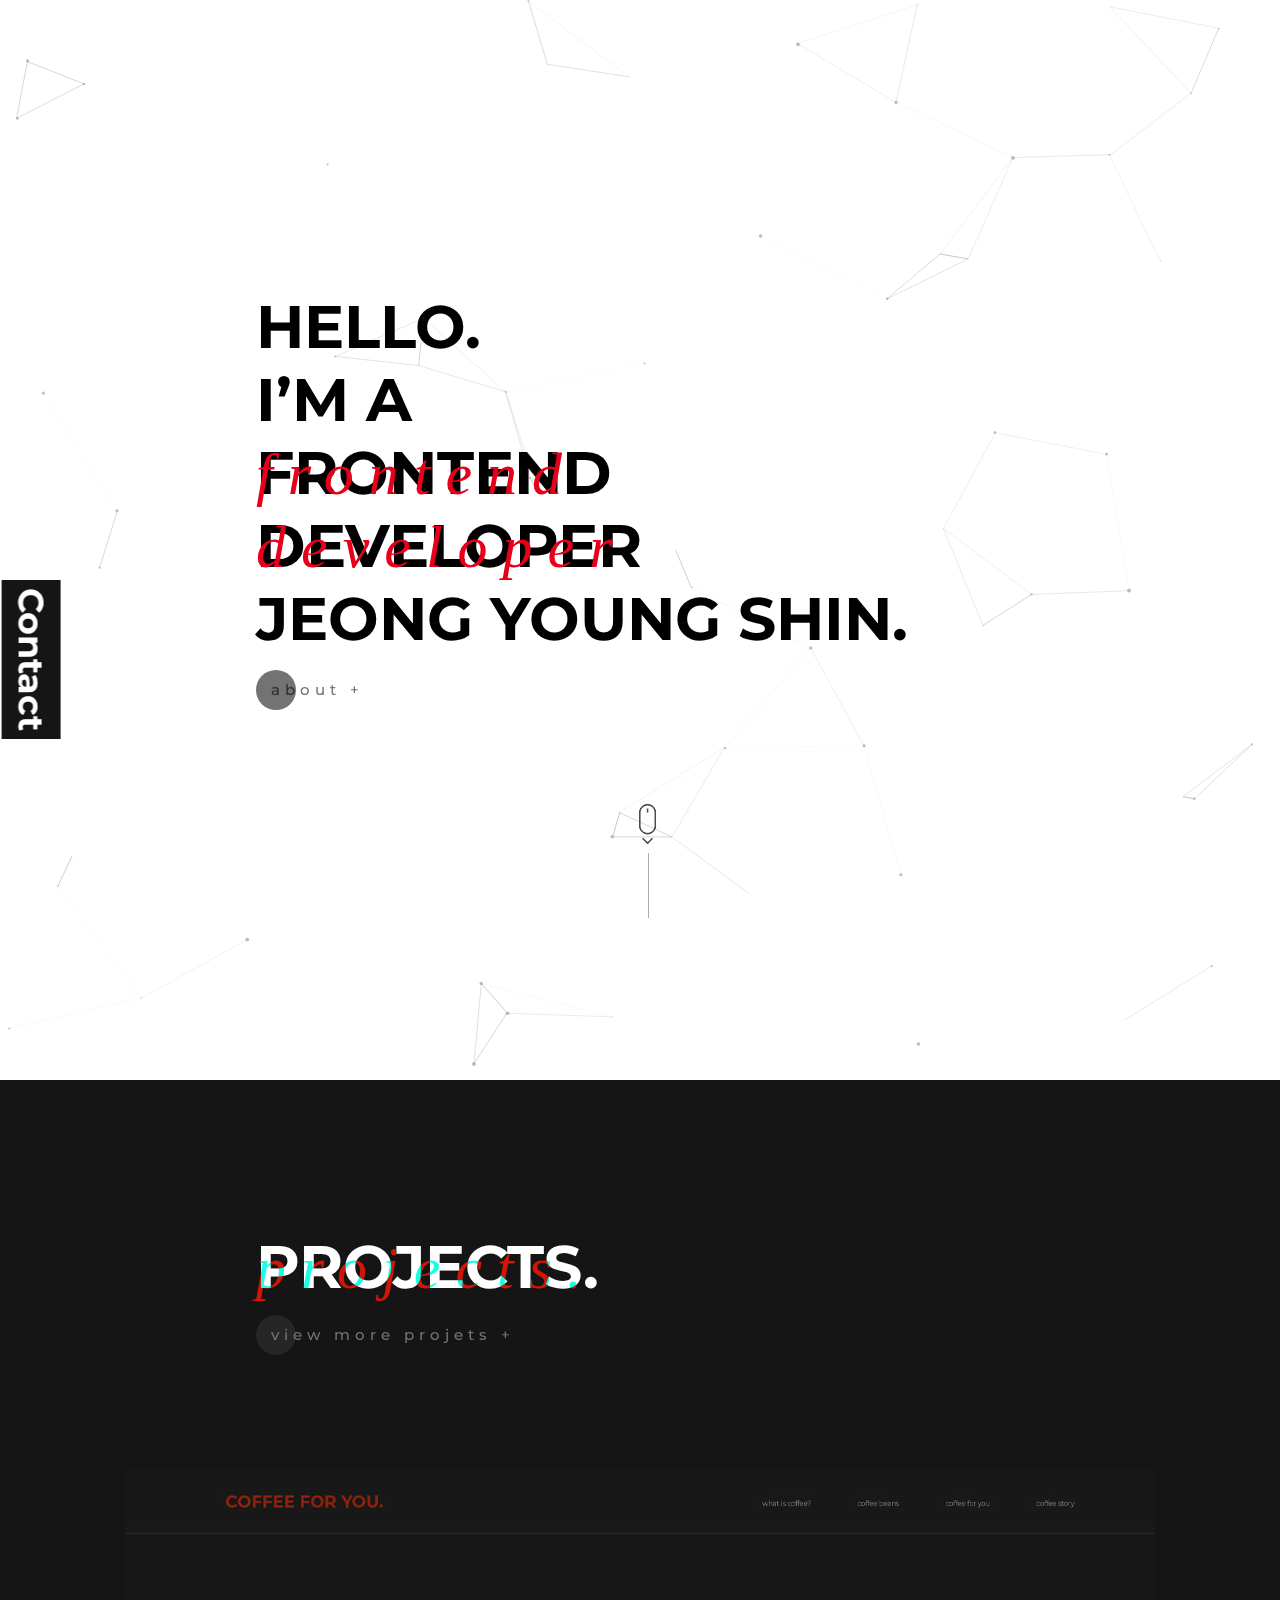
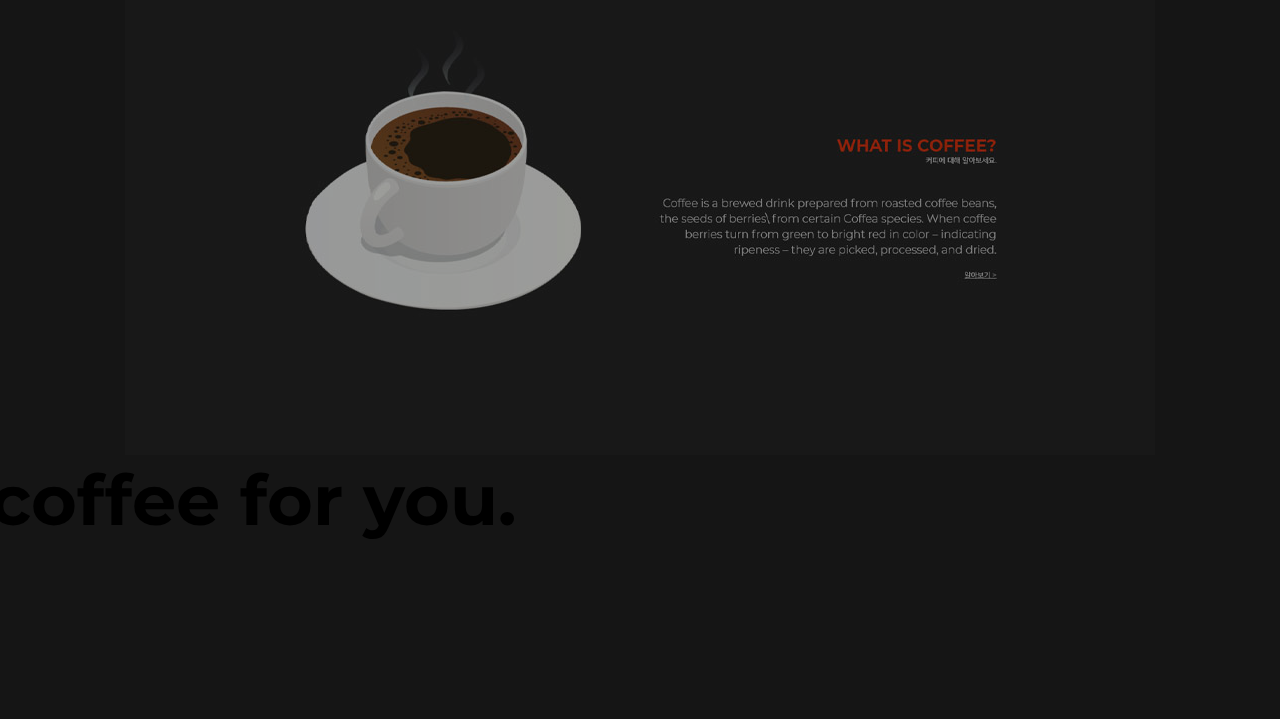
==== commit e112b7af: "[update] add particles.js" ====
--- a/index.html
+++ b/index.html
@@ -51,20 +51,22 @@
     </aside>
     <!-- main -->
     <main>
-        <!-- canvas -->
-        <canvas width="1900" height="950">
-        </canvas>
         <article class="index-about bg-white">
+
+            <!-- particles.js -->
+            <div id="particles-js"></div>
+            
             <div class="txt-wrap">
-                <h2 class="index-txt" data-aos="fade-up" >
+                <h2 class="index-txt" data-aos="fade-up">
                     <div data-aos="fade-up" data-aos-delay="500">Hello.</div>
                     <div data-aos="fade-up" data-aos-delay="800">I’m a</div>
-                    <div class="front" data-aos="fade-up" data-aos-delay="900">Frontend
-                            <div class="txt-back" data-aos="fade-up" data-aos-delay="1400">Frontend</div>
+                    <div class="front" data-aos="fade-up" data-aos-delay="900">
+                        Frontend
+                        <span class="txt-back">Frontend</span>
                     </div>
                     <div class="front" data-aos="fade-up" data-aos-delay="1000">
                         Developer
-                        <div class="txt-back" data-aos="fade-up" data-aos-delay="1500">Developer</div>
+                        <span class="txt-back">Developer</span>
                     </div>
                     <div data-aos="fade-up" data-aos-delay="1600">Jeong Young Shin.</div>
                 </h2>
@@ -100,7 +102,7 @@
 
             <!-- slider -->
             <div class="slider">
-            <!-- <div class="slider-con locate">
+                <!-- <div class="slider-con locate">
                     <div class="img-box atvBtn">
                         <img src="img/project-coffee-thumb.jpg" class="atvBtn" alt>
                     </div>
@@ -134,9 +136,10 @@
         </article>
     </main>
 
-    
+
     <script src="js/slick.js"></script>
-    
+    <script src="js/particles.js"></script>
+
     <script src="https://unpkg.com/aos@2.3.1/dist/aos.js"></script>
 
     <script>
--- a/css/index.css
+++ b/css/index.css
@@ -32,7 +32,7 @@
 }
 
 article.index-about .txt-wrap .index-txt .txt-back {
-  top: 5%;
+  top: 6%;
 }
 
 article.index-about .btn-wrap {
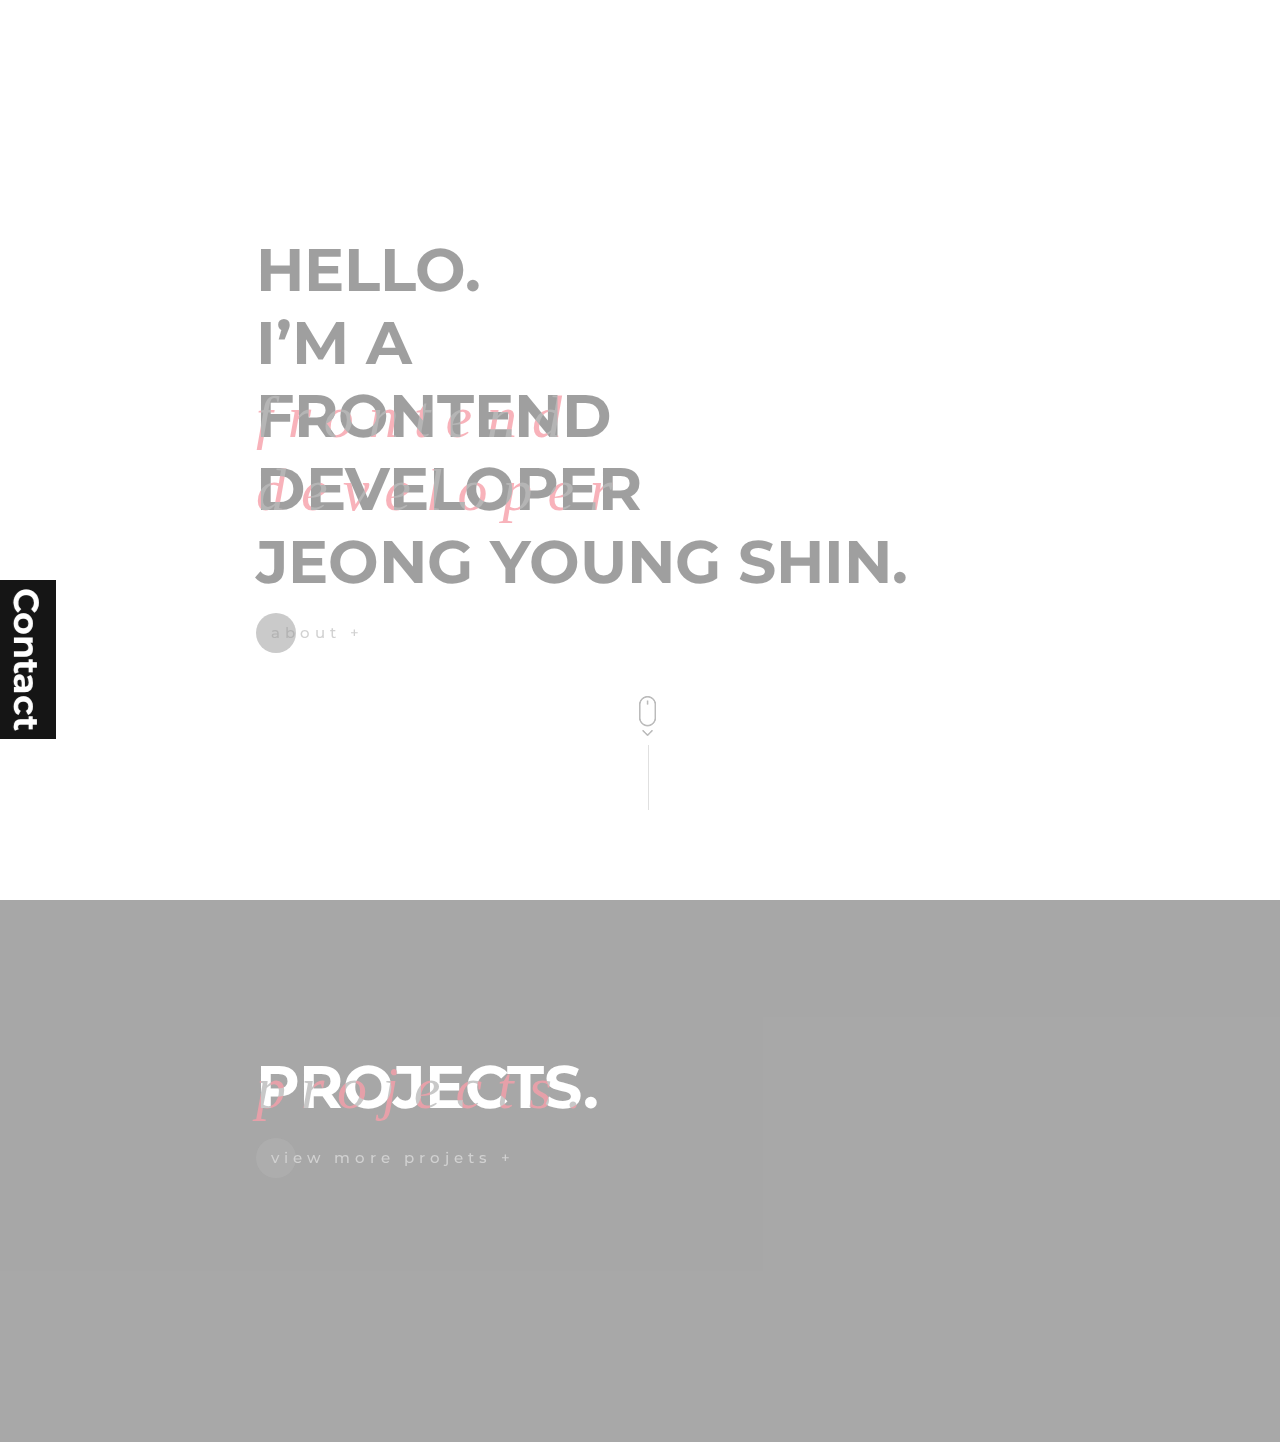
==== commit 8bbee939: "fix: 'data-aos-offset' value" ====
--- a/index.html
+++ b/index.html
@@ -10,13 +10,9 @@
     <link rel="stylesheet" type="text/css" href="css/index.css">
     <link rel="stylesheet" type="text/css" href="css/slick.css" />
     <link href="css/aos.css" rel="stylesheet">
-
-    <script src="https://code.jquery.com/jquery-2.2.0.min.js"></script>
-    <script src="js/common.js"></script>
-    <script src="js/index.js"></script>
 </head>
 
-<body class="">
+<body>
     <header></header>
     <!-- contact -->
     <aside>
@@ -41,7 +37,7 @@
                             </li>
                             <li>
                                 <span class="icon-email"></span>
-                                <a href="mailto:graphicodev@gmail.com" class="email atvBtn">graphicodev@gmail.com</a>
+                                <a href="mailto:jyoungs.dev@gmail.com" class="email atvBtn">jyoungs.dev@gmail.com</a>
                             </li>
                         </ul>
                     </div>
@@ -55,22 +51,23 @@
 
             <!-- particles.js -->
             <div id="particles-js"></div>
-            
+
             <div class="txt-wrap">
                 <h2 class="index-txt" data-aos="fade-up">
-                    <div data-aos="fade-up" data-aos-delay="500">Hello.</div>
-                    <div data-aos="fade-up" data-aos-delay="800">I’m a</div>
-                    <div class="front" data-aos="fade-up" data-aos-delay="900">
+                    <div data-aos="fade-up" data-aos-delay="500" data-aos-offset="50">Hello.</div>
+                    <div data-aos="fade-up" data-aos-delay="800" data-aos-offset="50">I’m a</div>
+                    <div class="front" data-aos="fade-up" data-aos-delay="900" data-aos-offset="50">
                         Frontend
                         <span class="txt-back">Frontend</span>
                     </div>
-                    <div class="front" data-aos="fade-up" data-aos-delay="1000">
+                    <div class="front" data-aos="fade-up" data-aos-delay="1000" data-aos-offset="50">
                         Developer
                         <span class="txt-back">Developer</span>
                     </div>
-                    <div data-aos="fade-up" data-aos-delay="1600">Jeong Young Shin.</div>
+                    <div data-aos="fade-up" data-aos-delay="1200" data-aos-offset="50">Jeong Young Shin.</div>
                 </h2>
                 <div class="btn-wrap atvBtn rotate">
+
                     <a href="/portfolio/pages/about.html" class="detail-btn locate">about +</a>
                     <a href="/portfolio/pages/about.html" class="circle locate"></a>
                 </div>
@@ -136,15 +133,11 @@
         </article>
     </main>
 
-
+    <script src="https://code.jquery.com/jquery-2.2.0.min.js"></script>
+    <script src="https://unpkg.com/aos@2.3.1/dist/aos.js"></script>
     <script src="js/slick.js"></script>
     <script src="js/particles.js"></script>
-
-    <script src="https://unpkg.com/aos@2.3.1/dist/aos.js"></script>
-
-    <script>
-        
-    </script>
+    <script src="js/build.js"></script>
 </body>
 
 </html>--- a/css/common.css
+++ b/css/common.css
@@ -1,6 +1,12 @@
+@charset "UTF-8";
 @import url("https://fonts.googleapis.com/css2?family=Montserrat:wght@100;300;400;500;600;700;800&display=swap");
 @import url("https://fonts.googleapis.com/css2?family=Cookie&display=swap");
-@import url("https://db.onlinewebfonts.com/c/449b1c567da51480d590112112addcd6?family=CommercialScript+BT");
+@font-face {
+  font-family: "CommercialScript BT";
+  src: url("/portfolio/img/font/Commercial Script BT.eot");
+  src: url("/portfolio/img/font/CommercialScriptBT Regular.woff");
+}
+
 @font-face {
   font-family: "NEXON Lv1 Gothic";
   src: url("/portfolio/img/font/NEXON Lv1 Gothic OTF.eot");
@@ -42,19 +48,36 @@
           box-sizing: border-box;
   font-family: Montserrat, "NEXON Lv2 Gothic";
   letter-spacing: 0;
+  outline: none;
+  -webkit-tap-highlight-color: rgba(0, 0, 0, 0);
 }
 
 html {
   margin: 0;
   padding: 0;
+  width: 100vw;
+  height: 100vh;
   scroll-behavior: smooth;
 }
 
 body {
   margin: 0;
   padding: 0;
+  width: 100vw;
+  height: 100vh;
+  -webkit-transition: 0.5s;
+  transition: 0.5s;
+  position: relative;
+  overflow-x: hidden;
+}
+
+main {
   opacity: 0;
-  position: relative;
+}
+
+article {
+  width: 100%;
+  overflow: hidden;
 }
 
 h1,
@@ -72,6 +95,7 @@
   font-family: Montserrat, "NEXON Lv2 Gothic Light";
   margin: 0;
   padding: 0;
+  line-height: 1.8;
 }
 
 ul,
@@ -190,7 +214,7 @@
 .btn-wrap .detail-btn {
   font-size: 15px;
   font-weight: 500;
-  color: #737373;
+  color: #868686;
   letter-spacing: 5px;
   display: inline-block;
 }
@@ -216,6 +240,7 @@
 
 .index-txt .front {
   position: relative;
+  isolation: isolate;
 }
 
 .index-txt .front .txt-back {
@@ -228,7 +253,9 @@
   letter-spacing: 15px;
   text-transform: lowercase;
   color: #e8001b;
-  mix-blend-mode: difference;
+  mix-blend-mode: luminosity;
+  isolation: isolate;
+  opacity: 0.8;
 }
 
 header {
@@ -236,6 +263,8 @@
   height: 125px;
   position: fixed;
   z-index: 20;
+  pointer-events: none;
+  opacity: 0;
 }
 
 header .h_container.white .menu-trigger span {
@@ -243,6 +272,7 @@
 }
 
 header .h_container {
+  width: 100%;
   padding: 20px 50px;
   display: -webkit-box;
   display: -ms-flexbox;
@@ -259,9 +289,16 @@
   z-index: 20;
   -webkit-transition: 0.5s;
   transition: 0.5s;
-}
-
-header .h_container .logo text {
+  pointer-events: all;
+}
+
+header .h_container .logo svg .mobile-logo {
+  display: none;
+}
+
+header .h_container .logo svg text {
+  -webkit-transition: 0.3s;
+  transition: 0.3s;
   font-size: 25px;
   font-weight: bold;
 }
@@ -278,6 +315,7 @@
   width: 50px;
   height: 25px;
   position: relative;
+  pointer-events: all;
   cursor: pointer;
   z-index: 20;
 }
@@ -348,13 +386,13 @@
 }
 
 .nav-wrap {
-  width: 224vw;
-  height: 224vw;
+  width: 300vw;
+  height: 300vw;
   background: #e8001b;
   border-radius: 50%;
   position: absolute;
-  right: calc(100px - 112vw);
-  top: calc(90px - 112vw);
+  right: calc(100px - 150vw);
+  top: calc(90px - 150vw);
   -webkit-transform: scale(0);
           transform: scale(0);
   -webkit-transform-origin: center;
@@ -368,7 +406,7 @@
 }
 
 nav {
-  position: absolute;
+  position: fixed;
   top: 0;
   left: 0;
   width: 100%;
@@ -379,6 +417,7 @@
   display: none;
   -webkit-transition: 0.5s;
   transition: 0.5s;
+  pointer-events: all;
 }
 
 nav .menu {
@@ -458,6 +497,10 @@
 }
 
 .contact-email {
+  width: 70%;
+}
+
+nav .contact-email {
   width: 250px;
 }
 
@@ -473,132 +516,11 @@
   -webkit-box-align: center;
       -ms-flex-align: center;
           align-items: center;
-}
-
-.contact-email .contact-inner span {
-  width: 32px;
-  height: 21px;
-  display: inline-block;
-}
-
-.contact-email .contact-inner .email {
-  padding-bottom: 5px;
-}
-
-aside .contact {
-  position: fixed;
-  left: -101%;
-  top: 0;
-  z-index: 10;
-  width: 100%;
-  height: 100vh;
-  -webkit-transition: 1s;
-  transition: 1s;
-}
-
-aside .contact .contact-label {
-  display: inline-block;
-  text-align: center;
-  font-size: 30px;
-  font-weight: bold;
-  padding: 8px;
+  width: 100%;
   margin: 0;
-  -webkit-transform: rotate(90deg) translateY(60%);
-          transform: rotate(90deg) translateY(60%);
-  position: absolute;
-  left: 100%;
-  top: 70%;
-  z-index: 4;
-  -webkit-transition: 1s;
-  transition: 1s;
-}
-
-aside .contact .contact-label.black {
-  color: #fff;
-  background: #151515;
-}
-
-aside .contact .contact-label.white {
-  color: #151515;
-  background: #fff;
-}
-
-aside .contact .contact-label:hover {
-  -webkit-animation: label 0.3s;
-          animation: label 0.3s;
-  -webkit-transition: all 0.3s cubic-bezier(0.17, 0.67, 0.83, 0.67);
-  transition: all 0.3s cubic-bezier(0.17, 0.67, 0.83, 0.67);
-}
-
-@-webkit-keyframes label {
-  0% {
-    -webkit-transform: rotate(90deg) translateY(60%);
-            transform: rotate(90deg) translateY(60%);
-  }
-  50% {
-    -webkit-transform: rotate(90deg) translateY(57%);
-            transform: rotate(90deg) translateY(57%);
-  }
-  100% {
-    -webkit-transform: rotate(90deg) translateY(60%);
-            transform: rotate(90deg) translateY(60%);
-  }
-}
-
-@keyframes label {
-  0% {
-    -webkit-transform: rotate(90deg) translateY(60%);
-            transform: rotate(90deg) translateY(60%);
-  }
-  50% {
-    -webkit-transform: rotate(90deg) translateY(57%);
-            transform: rotate(90deg) translateY(57%);
-  }
-  100% {
-    -webkit-transform: rotate(90deg) translateY(60%);
-            transform: rotate(90deg) translateY(60%);
-  }
-}
-
-aside .contact .contact-box {
-  position: absolute;
-  left: 0;
-  top: 0;
-  width: 100vw;
-  height: 100vh;
-  background: #151515;
-}
-
-aside .contact .contact-box .contact-txt {
-  width: 70%;
-  margin: 300px auto 0 auto;
-}
-
-aside .contact .contact-box .contact-txt h2 {
-  font-size: 70px;
-  color: #fff;
-}
-
-aside .contact .contact-box .contact-txt h2 b {
-  color: #e8001b;
-}
-
-aside .contact .contact-box .contact-txt p {
-  color: #9a9a9a;
-  font-size: 15px;
-}
-
-aside .contact .contact-box .contact-email {
-  width: 70%;
-  margin: 60px auto;
-}
-
-aside .contact .contact-box .contact-email .contact-inner {
-  width: 100%;
-  margin: 0;
-}
-
-aside .contact .contact-box .contact-email .contact-inner li {
+}
+
+.contact-email .contact-inner li {
   display: -webkit-box;
   display: -ms-flexbox;
   display: flex;
@@ -611,27 +533,157 @@
   margin: 15px;
 }
 
-aside .contact .contact-box .contact-email .contact-inner .icon-email {
+.contact-email .contact-inner span {
+  width: 32px;
+  height: 21px;
+  display: inline-block;
+}
+
+.contact-email .contact-inner .icon-email {
   background: url("../img/contact-icon-email-red.png") no-repeat;
 }
 
-aside .contact .contact-box .contact-email .contact-inner .icon-name {
+nav .contact-email .contact-inner .icon-email {
+  background: url("../img/contact-icon-email-black.png") no-repeat;
+}
+
+.contact-email .contact-inner .icon-name {
   height: 30px;
   background: url("../img/contact-icon-name-red.png") no-repeat;
 }
 
-aside .contact .contact-box .contact-email .contact-inner .name, aside .contact .contact-box .contact-email .contact-inner .email {
+nav .contact-email .contact-inner .icon-name {
+  background: url("../img/contact-icon-name-black.png") no-repeat;
+}
+
+.contact-email .contact-inner .name, .contact-email .contact-inner .email {
   color: #ececec;
   margin-left: 10px;
 }
 
-aside .contact .contact-box .contact-email .contact-inner .name {
+.contact-email .contact-inner .name {
   display: inline-block;
 }
 
-aside .contact .contact-box .contact-email .contact-inner .email {
+.contact-email .contact-inner .email {
   border-bottom: 1px solid rgba(255, 255, 255, 0.3);
   padding-bottom: 6px;
+}
+
+aside .contact {
+  position: fixed;
+  left: -100%;
+  top: 0;
+  z-index: 10;
+  width: 100%;
+  height: 100vh;
+  -webkit-transition: 1s;
+  transition: 1s;
+}
+
+aside .contact .contact-label {
+  display: inline-block;
+  text-align: center;
+  font-size: 30px;
+  font-weight: bold;
+  padding: 8px;
+  margin: 0;
+  -webkit-transform: rotate(90deg) translateY(90%);
+          transform: rotate(90deg) translateY(90%);
+  position: absolute;
+  left: 100%;
+  top: 70%;
+  z-index: 4;
+  -webkit-transition: 1s;
+  transition: 1s;
+  opacity: 0;
+}
+
+aside .contact .contact-label.black {
+  color: #fff;
+  background: #151515;
+}
+
+aside .contact .contact-label.white {
+  color: #151515;
+  background: #fff;
+}
+
+aside .contact .contact-label:hover {
+  -webkit-animation: label 0.3s;
+          animation: label 0.3s;
+  -webkit-transition: all 0.3s cubic-bezier(0.17, 0.67, 0.83, 0.67);
+  transition: all 0.3s cubic-bezier(0.17, 0.67, 0.83, 0.67);
+}
+
+@-webkit-keyframes label {
+  0% {
+    -webkit-transform: rotate(90deg) translateY(90%);
+            transform: rotate(90deg) translateY(90%);
+  }
+  50% {
+    -webkit-transform: rotate(90deg) translateY(87%);
+            transform: rotate(90deg) translateY(87%);
+  }
+  100% {
+    -webkit-transform: rotate(90deg) translateY(90%);
+            transform: rotate(90deg) translateY(90%);
+  }
+}
+
+@keyframes label {
+  0% {
+    -webkit-transform: rotate(90deg) translateY(90%);
+            transform: rotate(90deg) translateY(90%);
+  }
+  50% {
+    -webkit-transform: rotate(90deg) translateY(87%);
+            transform: rotate(90deg) translateY(87%);
+  }
+  100% {
+    -webkit-transform: rotate(90deg) translateY(90%);
+            transform: rotate(90deg) translateY(90%);
+  }
+}
+
+aside .contact .contact-box {
+  position: absolute;
+  left: 0;
+  top: 0;
+  width: 100%;
+  height: 100vh;
+  background: #151515;
+}
+
+aside .contact .contact-box .contact-txt {
+  width: 70%;
+  position: absolute;
+  left: 20%;
+  top: 45%;
+  -webkit-transform: translateY(-50%);
+          transform: translateY(-50%);
+}
+
+aside .contact .contact-box .contact-txt h2 {
+  font-size: 70px;
+  color: #fff;
+}
+
+aside .contact .contact-box .contact-txt h2 b {
+  color: #e8001b;
+}
+
+aside .contact .contact-box .contact-txt p {
+  color: #9a9a9a;
+  font-size: 15px;
+}
+
+aside .contact .contact-box .contact-email {
+  position: absolute;
+  left: 20%;
+  top: 70%;
+  -webkit-transform: translateY(-50%);
+          transform: translateY(-50%);
 }
 
 aside .contact-box.active .contact-txt,
@@ -644,4 +696,218 @@
   -webkit-transition: 1s;
   transition: 1s;
 }
+
+/* 모바일 가로, 모바일 세로 (해상도 480px ~ 767px)*/
+@media (max-width: 767px) {
+  .cursor {
+    display: none;
+  }
+  header .h_container {
+    padding: 20px 30px;
+  }
+  header .h_container .logo svg .mobile-logo {
+    display: block;
+    font-size: 35px;
+  }
+  header .h_container .logo svg .pc-logo {
+    display: none;
+  }
+  header .h_container .logo svg text {
+    font-size: 20px;
+  }
+  nav .menu {
+    width: 80%;
+    top: 40%;
+    left: 50%;
+  }
+  nav .menu a {
+    font-size: 65px;
+  }
+  nav .contact-email {
+    width: 80%;
+    left: 50%;
+    -webkit-transform: translateX(-50%);
+            transform: translateX(-50%);
+  }
+  nav .contact-email h3 {
+    font-size: 20px;
+  }
+  nav .contact-email .contact-inner ul {
+    margin: 0;
+  }
+  nav .contact-email .contact-inner .name {
+    font-size: 15px;
+  }
+  nav .contact-email .contact-inner .icon-name, nav .contact-email .contact-inner .icon-email {
+    width: 25px;
+    background-size: contain;
+  }
+  .btn-wrap {
+    margin: 25px 0;
+  }
+  .btn-wrap .detail-btn {
+    font-size: 14px;
+  }
+  .btn-wrap .circle {
+    display: none;
+  }
+  article.index-about .scroll {
+    right: 0;
+    margin: 0;
+  }
+  .txt-wrap {
+    top: 30%;
+  }
+  .txt-wrap .index-txt {
+    font-size: 45px;
+  }
+  .txt-wrap .index-txt .txt-back {
+    font-size: 45px;
+  }
+  aside .contact .contact-box .contact-txt {
+    top: 40%;
+    left: 50%;
+    -webkit-transform: translate(-50%, -50%);
+            transform: translate(-50%, -50%);
+  }
+  aside .contact .contact-box .contact-txt h2 {
+    font-size: 50px;
+  }
+  aside .contact .contact-box .contact-txt p {
+    font-size: 14px;
+  }
+  aside .contact .contact-box .contact-email {
+    left: 50%;
+    -webkit-transform: translate(-50%, -50%);
+            transform: translate(-50%, -50%);
+  }
+  aside .contact .contact-box .contact-email h3 {
+    font-size: 25px;
+  }
+  aside .contact .contact-label {
+    font-size: 20px;
+    top: 80%;
+  }
+}
+
+/* 테블릿 가로, 테블릿 세로 (해상도 768px ~ 1023px)*/
+@media (min-width: 768px) and (max-width: 1023px) {
+  .cursor {
+    display: none;
+  }
+  header .h_container {
+    padding: 20px 30px;
+  }
+  header .h_container .logo svg .mobile-logo {
+    display: block;
+    font-size: 35px;
+  }
+  header .h_container .logo svg .pc-logo {
+    display: none;
+  }
+  header .h_container .logo svg text {
+    font-size: 20px;
+  }
+  nav .menu {
+    width: 80%;
+    top: 40%;
+    left: 50%;
+  }
+  nav .menu a {
+    font-size: 65px;
+    display: block;
+  }
+  nav .contact-email {
+    width: 80%;
+    left: 50%;
+    -webkit-transform: translateX(-50%);
+            transform: translateX(-50%);
+  }
+  nav .contact-email h3 {
+    font-size: 20px;
+  }
+  nav .contact-email .contact-inner ul {
+    margin: 0;
+  }
+  nav .contact-email .contact-inner .name {
+    font-size: 15px;
+  }
+  nav .contact-email .contact-inner .icon-name, nav .contact-email .contact-inner .icon-email {
+    width: 25px;
+    background-size: contain;
+  }
+  aside .contact .contact-box .contact-txt {
+    top: 40%;
+    left: 50%;
+    -webkit-transform: translate(-50%, -50%);
+            transform: translate(-50%, -50%);
+  }
+  aside .contact .contact-box .contact-txt h2 {
+    font-size: 50px;
+  }
+  aside .contact .contact-box .contact-txt p {
+    font-size: 14px;
+  }
+  aside .contact .contact-box .contact-email {
+    left: 50%;
+    -webkit-transform: translate(-50%, -50%);
+            transform: translate(-50%, -50%);
+  }
+  aside .contact .contact-box .contact-email h3 {
+    font-size: 25px;
+  }
+  aside .contact .contact-label {
+    font-size: 20px;
+    top: 80%;
+  }
+  .btn-wrap {
+    margin: 10px 0;
+  }
+  .btn-wrap .detail-btn {
+    font-size: 12px;
+  }
+  .btn-wrap .circle {
+    display: none;
+  }
+}
+
+/* 아이패드 프로 (해상도 2000px ~)*/
+@media (min-width: 2000px) {
+  .cursor {
+    display: none;
+  }
+  header .h_container {
+    padding: 70px 70px;
+  }
+  header .h_container .logo svg .mobile-logo {
+    display: block;
+    font-size: 70px;
+  }
+  header .h_container .logo svg .pc-logo {
+    display: none;
+  }
+  header .h_container .menu-trigger {
+    width: 100px;
+    height: 50px;
+  }
+  .btn-wrap {
+    display: inline-block;
+    margin: 25px 0;
+    position: relative;
+  }
+  .btn-wrap .detail-btn {
+    font-size: 28px;
+    font-weight: 300;
+  }
+  .btn-wrap .circle {
+    display: none;
+  }
+  .index-txt {
+    font-size: 90px;
+  }
+  .index-txt .front .txt-back {
+    font-size: 90px;
+    letter-spacing: 30px;
+  }
+}
 /*# sourceMappingURL=common.css.map */--- a/css/index.css
+++ b/css/index.css
@@ -1,10 +1,7 @@
 @import url("common.css");
 article {
   width: 100%;
-}
-
-.slick-slide {
-  width: 1300px;
+  overflow: hidden;
 }
 
 canvas {
@@ -16,15 +13,18 @@
 }
 
 article.index-about {
-  height: 1080px;
-  position: relative;
-  background: transparent;
+  height: 100vh;
+  position: relative;
 }
 
 article.index-about .txt-wrap {
+  position: absolute;
+  left: 20%;
+  top: 50%;
+  -webkit-transform: translateY(-50%);
+          transform: translateY(-50%);
   width: 60%;
   margin: 0 auto;
-  padding: 290px 0;
 }
 
 article.index-about .txt-wrap .index-txt {
@@ -52,7 +52,7 @@
 article.index-about .scroll {
   position: absolute;
   left: 50%;
-  bottom: 15%;
+  bottom: 10%;
   width: 15px;
   margin: 0 auto;
   display: -webkit-box;
@@ -112,10 +112,6 @@
   color: #fff;
 }
 
-article.index-project .txt-wrap .index-txt .front {
-  height: 70px;
-}
-
 article.index-project .txt-wrap .index-txt .front .txt-back {
   top: 6%;
 }
@@ -129,6 +125,14 @@
   width: 110%;
 }
 
+article.index-project .slider .slick-list {
+  height: 700px;
+}
+
+article.index-project .slider .atvBtn {
+  display: block;
+}
+
 article.index-project .slider .slider-con {
   margin: 0 auto;
   width: 40%;
@@ -143,20 +147,98 @@
 }
 
 article.index-project .slider .slider-con .img-box img {
-  opacity: 0.6;
+  opacity: 1;
+}
+
+article.index-project .slider .slider-con .svg-box {
+  position: absolute;
+  left: 0%;
+  bottom: 0%;
+  width: 100%;
+  height: 100%;
 }
 
 article.index-project .slider .slider-con .svg-box svg {
   position: absolute;
-  left: 0;
-  bottom: -15%;
+  left: 50%;
+  bottom: -17%;
+  -webkit-transform: translateX(-50%);
+          transform: translateX(-50%);
 }
 
 article.index-project .slider .slider-con .svg-box svg .title {
   font-size: 70px;
   font-weight: bold;
   fill: transparent;
-  stroke-width: 1;
+  stroke-width: 1px;
   stroke: #fff;
 }
+
+@media (max-width: 767px) {
+  article.index-about .txt-wrap {
+    width: 80%;
+    left: 50%;
+    -webkit-transform: translate(-50%, -50%);
+            transform: translate(-50%, -50%);
+  }
+  article.index-about .scroll {
+    left: 80%;
+    bottom: 10%;
+  }
+  article.index-project {
+    padding: 200px 0;
+  }
+  article.index-project .txt-wrap {
+    width: 80%;
+    margin-bottom: 50px;
+  }
+  article.index-project .slider .slick-list {
+    height: 300px;
+  }
+  article.index-project .slider .slider-con .img-box img {
+    width: 100%;
+  }
+  article.index-project .slider .slider-con .svg-box svg {
+    bottom: -40%;
+  }
+  article.index-project .slider .slider-con .svg-box svg .title {
+    width: 100%;
+    font-size: 30px;
+    stroke-width: 0.3px;
+  }
+}
+
+@media (min-width: 768px) and (max-width: 1023px) {
+  article.index-about .txt-wrap {
+    width: 80%;
+    left: 50%;
+    -webkit-transform: translate(-50%, -50%);
+            transform: translate(-50%, -50%);
+  }
+  article.index-about .scroll {
+    bottom: 5%;
+  }
+  article.index-project {
+    padding: 200px 0;
+  }
+  article.index-project .txt-wrap {
+    width: 80%;
+    margin-bottom: 50px;
+  }
+  article.index-project .slider .slick-list {
+    height: 500px;
+  }
+  article.index-project .slider .slider-con .img-box img {
+    width: 100%;
+    opacity: 1;
+  }
+  article.index-project .slider .slider-con .svg-box svg {
+    bottom: -20%;
+  }
+  article.index-project .slider .slider-con .svg-box svg .title {
+    width: 100%;
+    font-size: 40px;
+    stroke-width: 0.3px;
+  }
+}
 /*# sourceMappingURL=index.css.map */